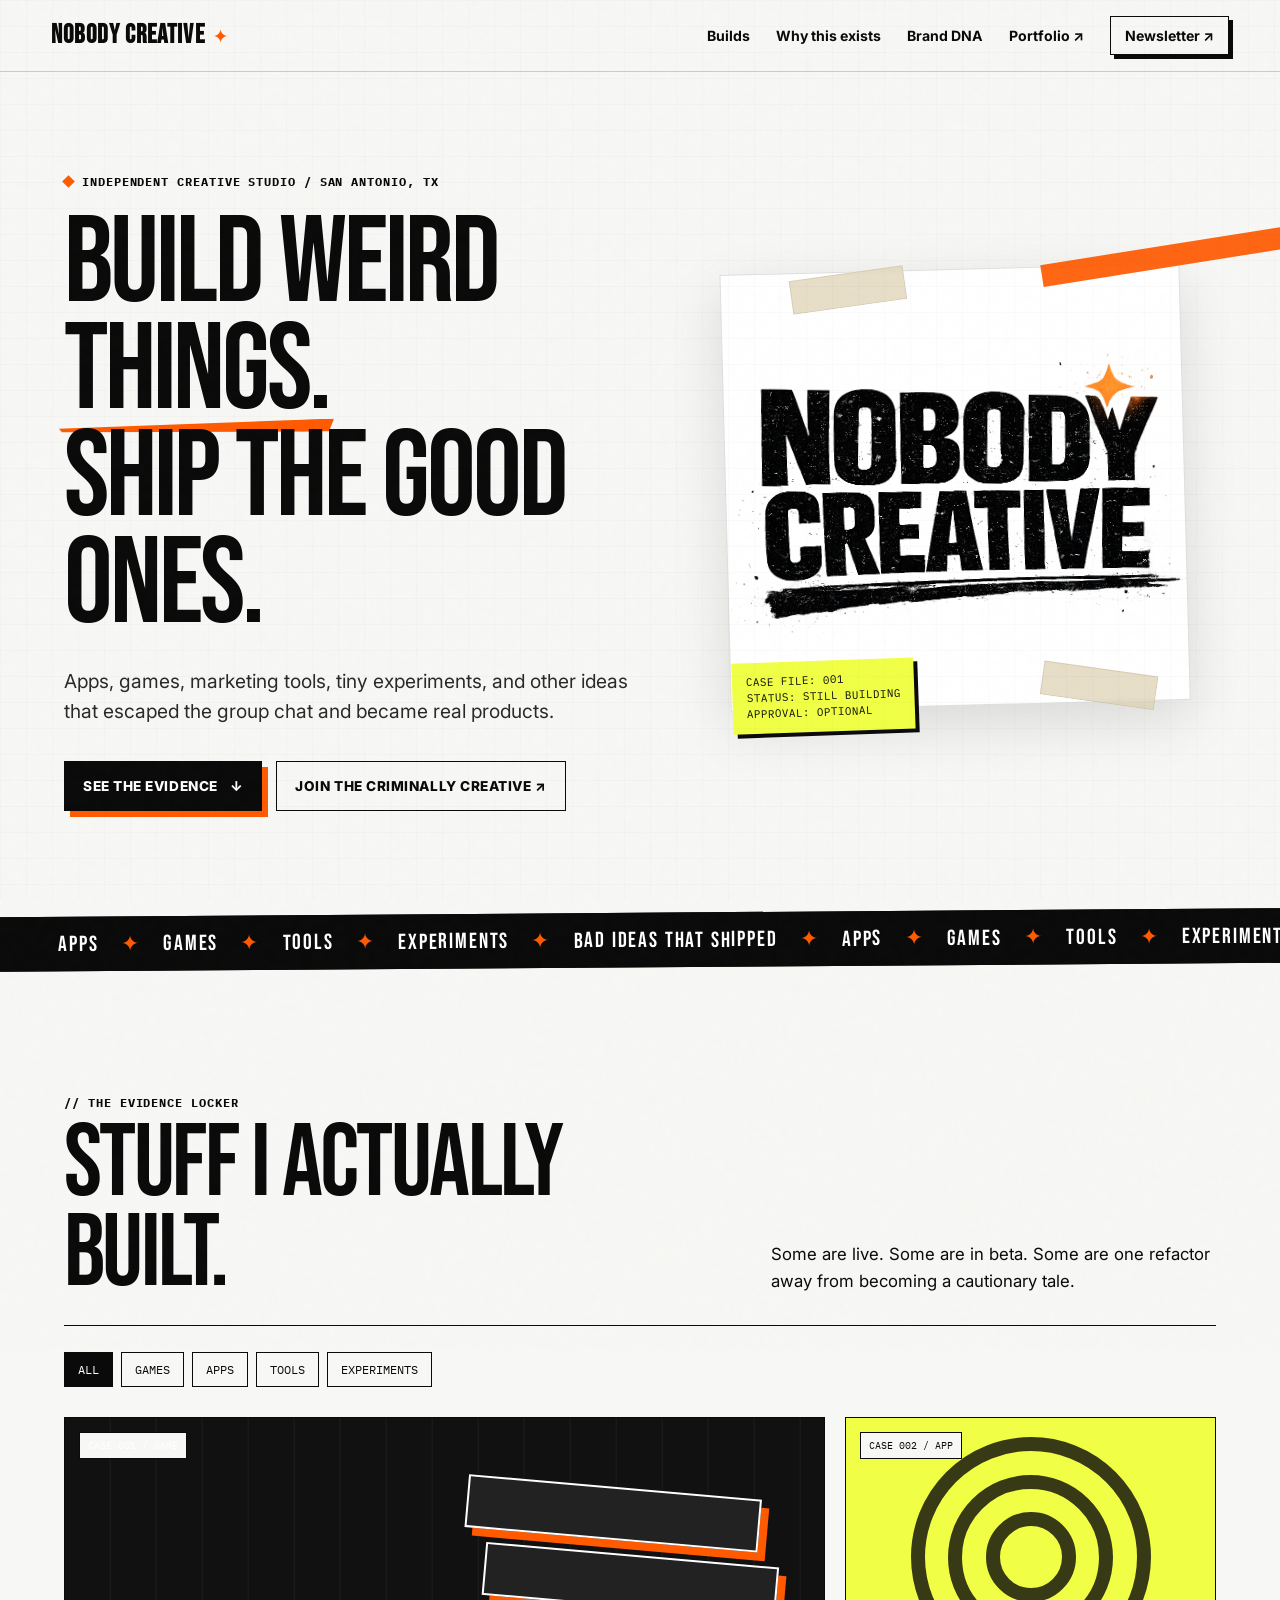
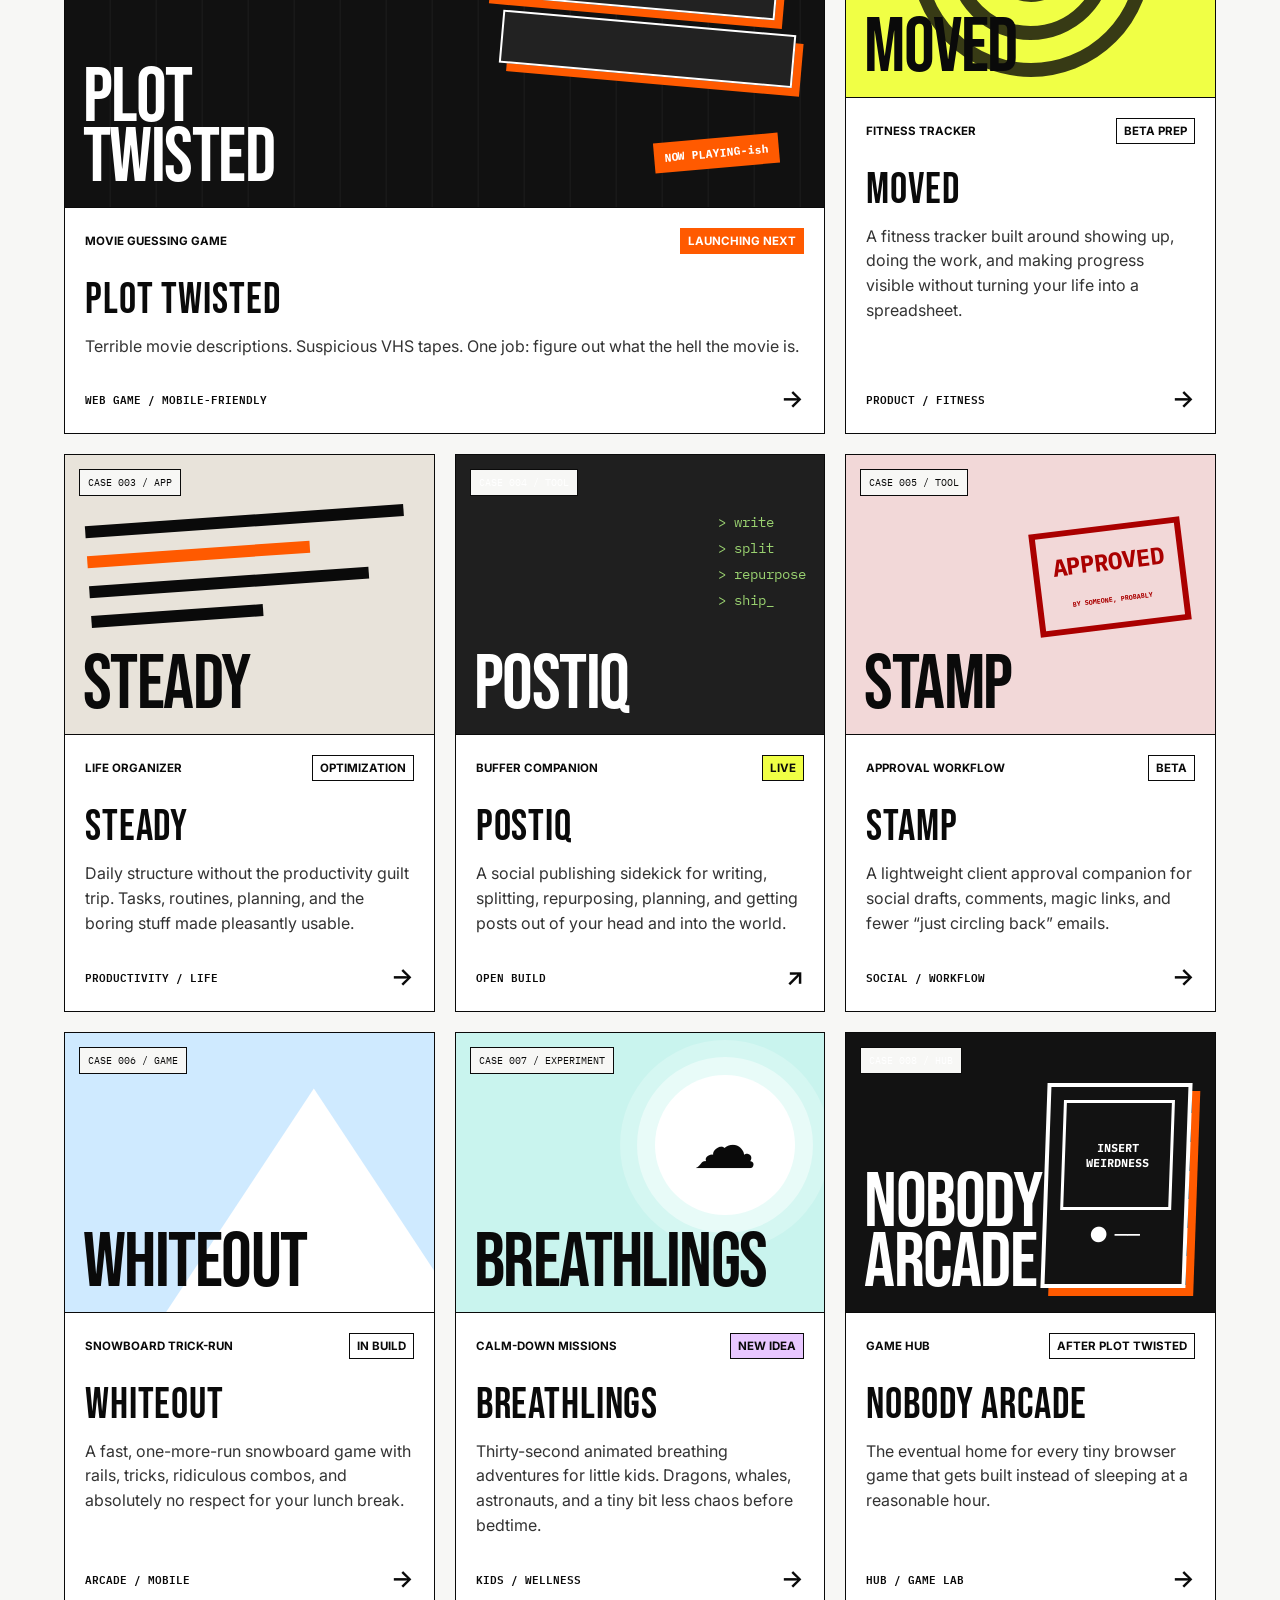
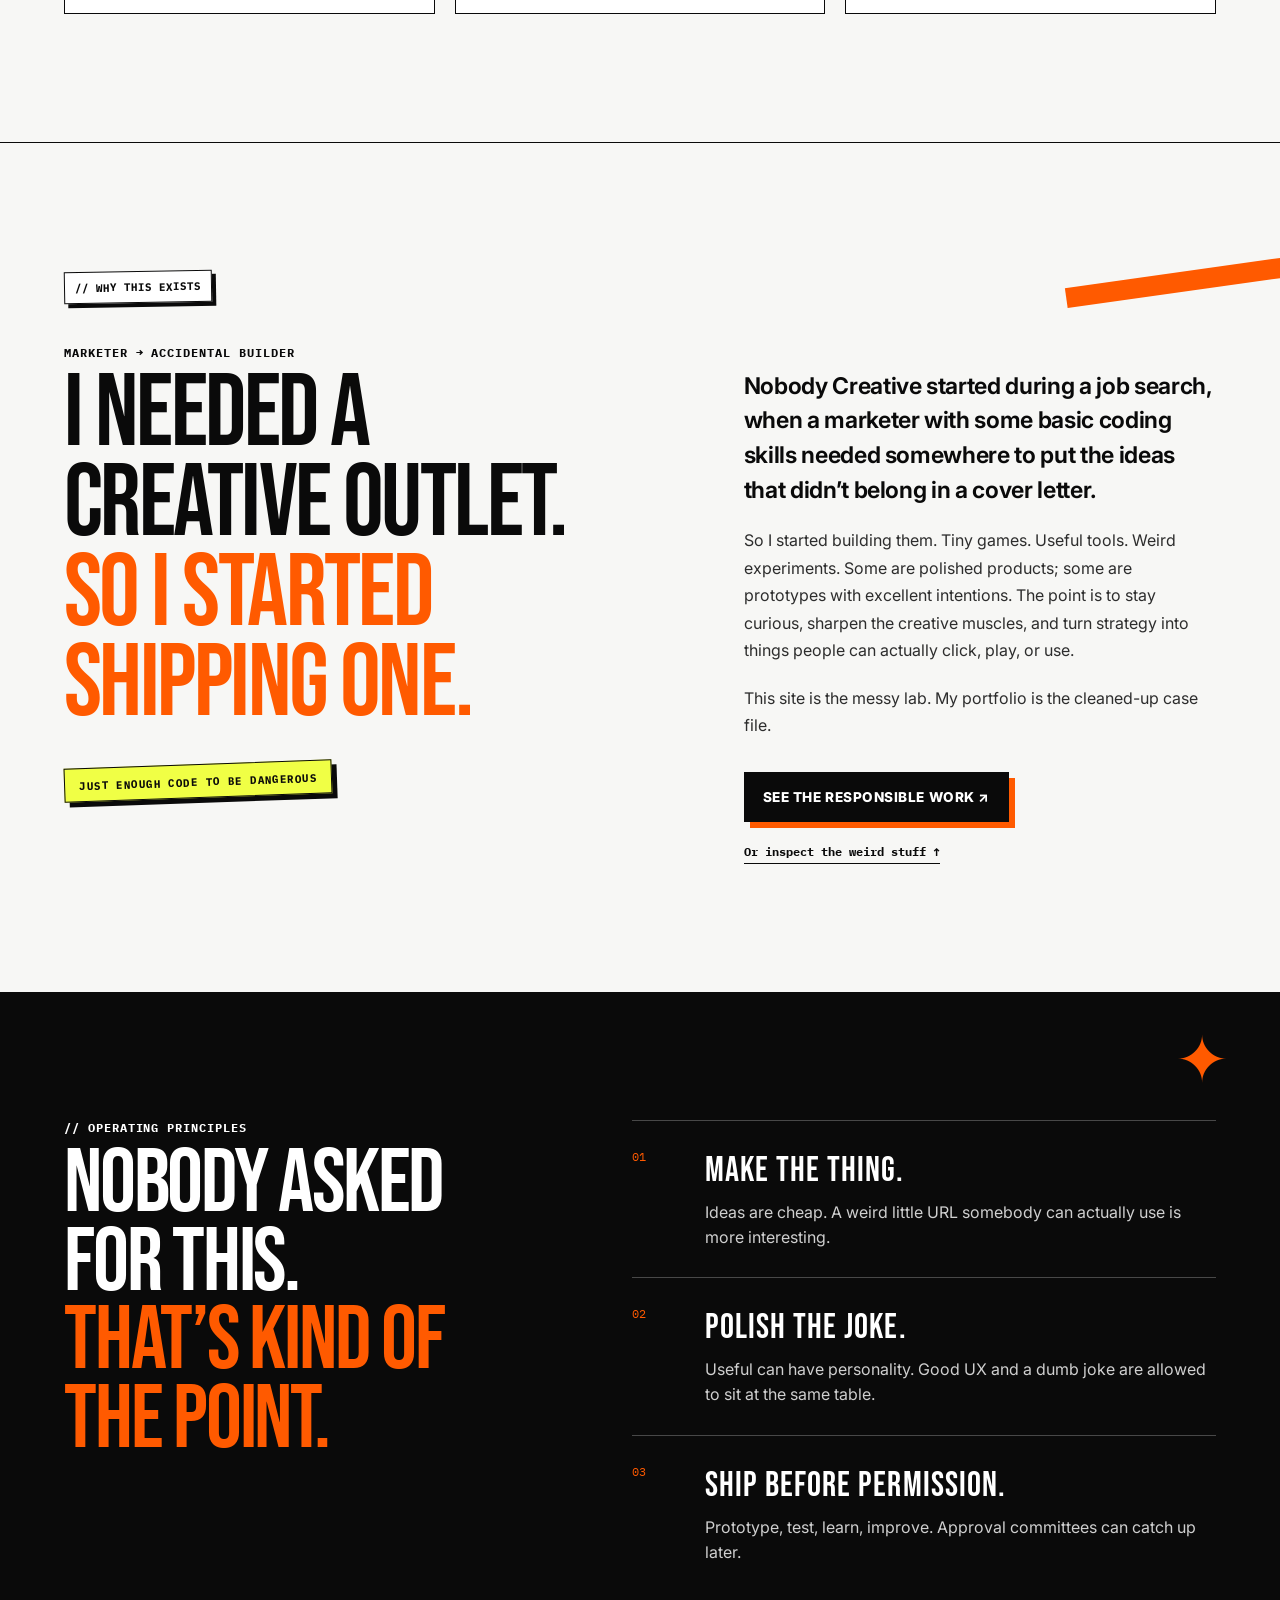
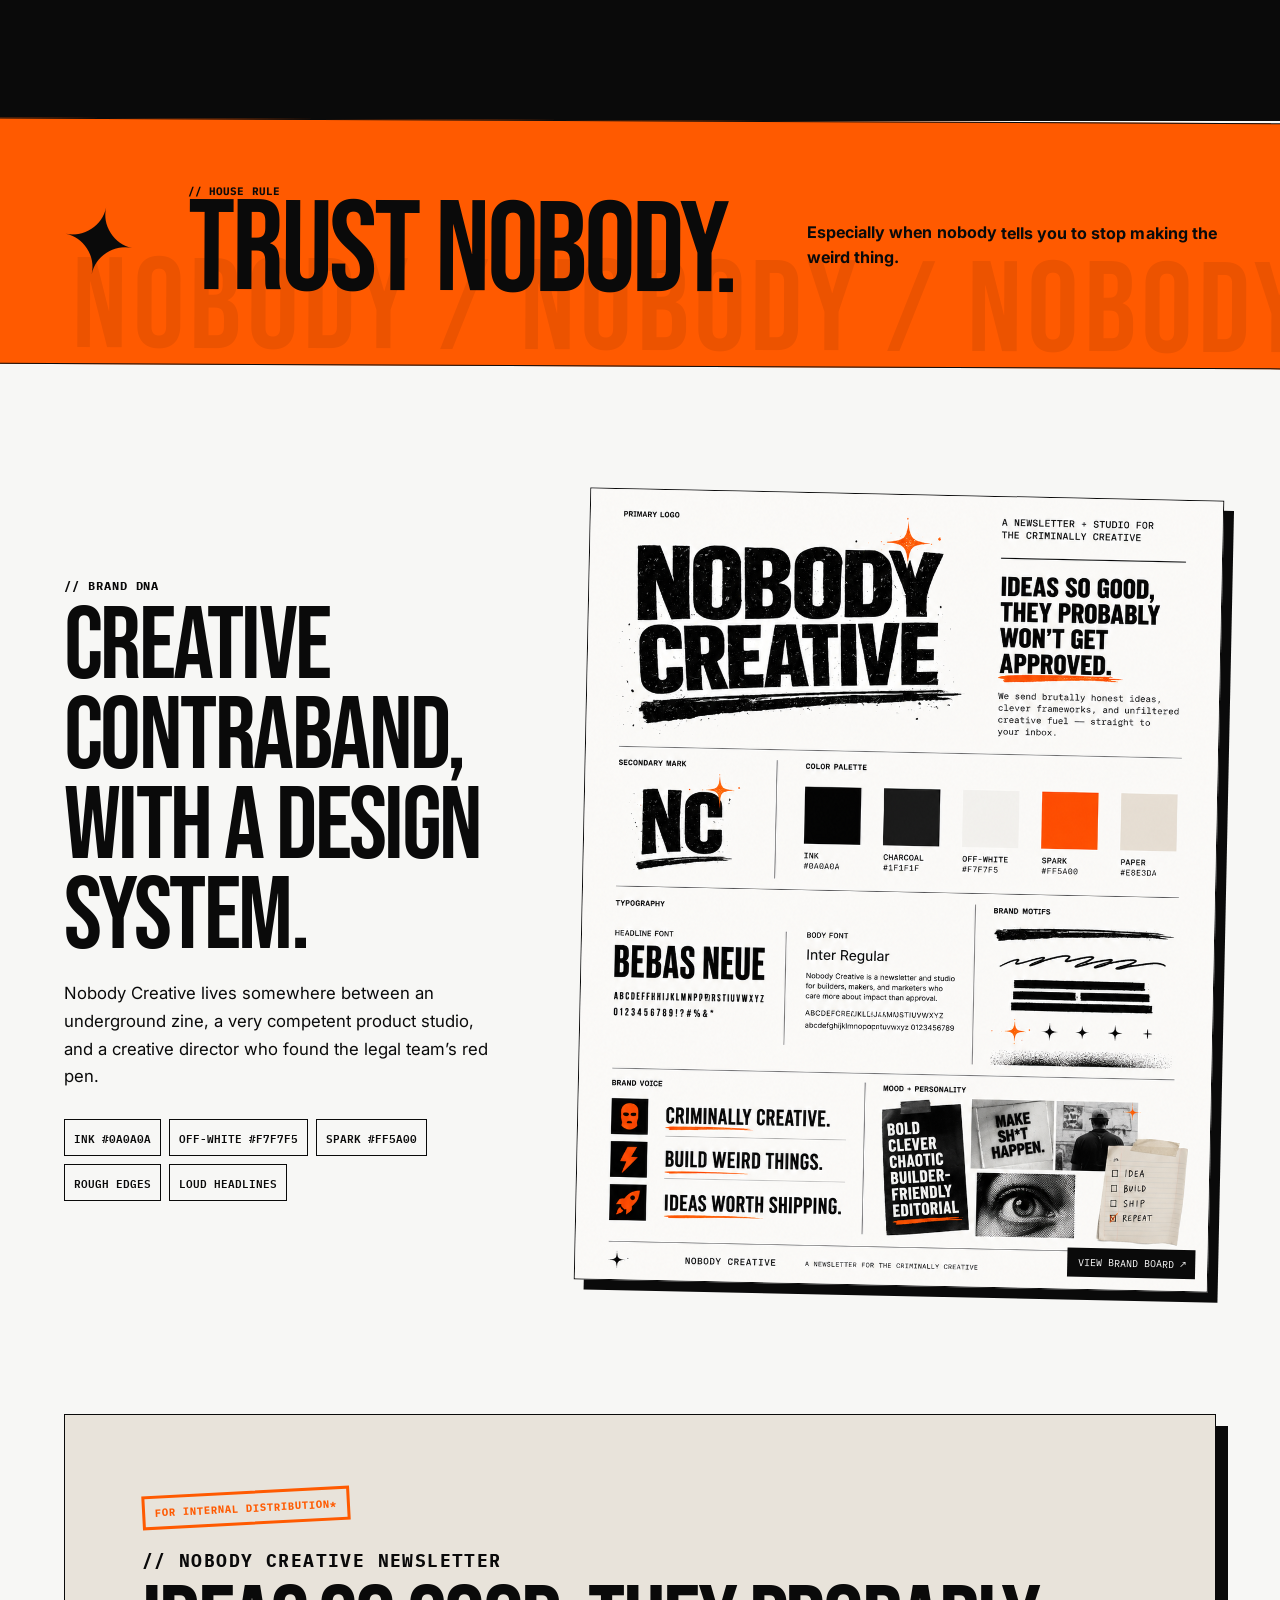
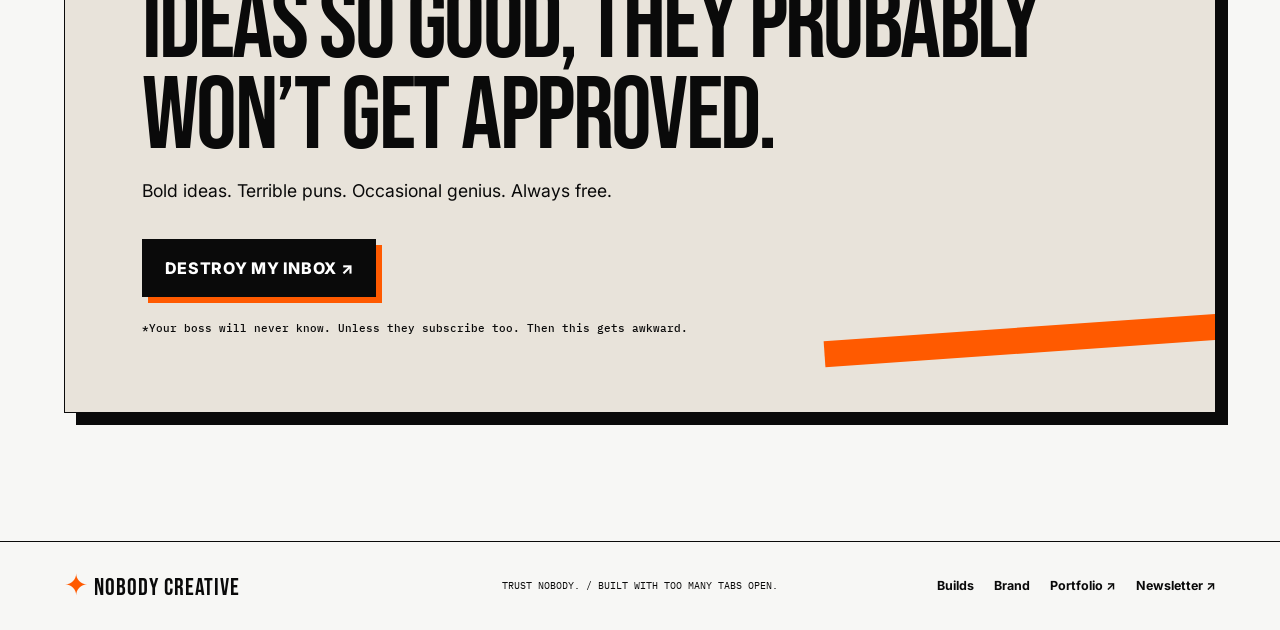
==== index.html @ 4e35650c "Initial commit via Netlify [skip ci]" ====
<!doctype html>
<html lang="en">
<head>
  <meta charset="utf-8" />
  <meta name="viewport" content="width=device-width, initial-scale=1" />
  <title>Nobody Creative — Ideas Worth Shipping</title>
  <meta name="description" content="Nobody Creative is an independent studio for apps, games, experiments, and ideas that probably should have stayed in the notes app." />
  <meta property="og:title" content="Nobody Creative — Ideas Worth Shipping" />
  <meta property="og:description" content="Apps. Games. Experiments. Creative contraband." />
  <meta property="og:image" content="assets/og-image.jpg" />
  <meta name="theme-color" content="#f7f7f5" />
  <link rel="preconnect" href="https://fonts.googleapis.com">
  <link rel="preconnect" href="https://fonts.gstatic.com" crossorigin>
  <link href="https://fonts.googleapis.com/css2?family=Bebas+Neue&family=Inter:wght@400;500;600;700;800&family=IBM+Plex+Mono:wght@400;500;600&display=swap" rel="stylesheet">
  <link rel="stylesheet" href="styles.css" />
</head>
<body>
  <div class="noise" aria-hidden="true"></div>
  <a class="skip-link" href="#main">Skip to builds</a>

  <header class="site-header">
    <a class="brand-lockup" href="#top" aria-label="Nobody Creative home">
      <span class="brand-mini">NOBODY CREATIVE</span>
      <span class="spark" aria-hidden="true">✦</span>
    </a>
    <nav class="nav" aria-label="Primary navigation">
      <a href="#builds">Builds</a>
      <a href="#why">Why this exists</a>
      <a href="#brand">Brand DNA</a>
      <a href="https://bencampbell.netlify.app/" target="_blank" rel="noreferrer">Portfolio ↗</a>
      <a class="nav-cta" href="https://nobody-creative.beehiiv.com/" target="_blank" rel="noreferrer">Newsletter ↗</a>
    </nav>
  </header>

  <main id="main">
    <section class="hero" id="top">
      <div class="hero-copy">
        <div class="eyebrow"><span class="eyebrow-dot"></span> INDEPENDENT CREATIVE STUDIO / SAN ANTONIO, TX</div>
        <h1>BUILD WEIRD<br><span class="scribble-wrap">THINGS.<span class="scribble" aria-hidden="true"></span></span><br>SHIP THE GOOD ONES.</h1>
        <p class="hero-deck">Apps, games, marketing tools, tiny experiments, and other ideas that escaped the group chat and became real products.</p>
        <div class="hero-actions">
          <a class="button button-primary" href="#builds">See the evidence <span>↓</span></a>
          <a class="button button-ghost" href="https://nobody-creative.beehiiv.com/" target="_blank" rel="noreferrer">Join the criminally creative ↗</a>
        </div>
      </div>
      <div class="hero-art" aria-label="Nobody Creative logo">
        <div class="tape tape-one"></div>
        <div class="tape tape-two"></div>
        <img src="assets/logo-primary.png" alt="Nobody Creative" />
        <div class="hero-note mono">CASE FILE: 001<br>STATUS: STILL BUILDING<br>APPROVAL: OPTIONAL</div>
      </div>
    </section>

    <section class="ticker" aria-label="What Nobody Creative makes">
      <div class="ticker-track">
        <span>APPS</span><b>✦</b><span>GAMES</span><b>✦</b><span>TOOLS</span><b>✦</b><span>EXPERIMENTS</span><b>✦</b><span>BAD IDEAS THAT SHIPPED</span><b>✦</b>
        <span>APPS</span><b>✦</b><span>GAMES</span><b>✦</b><span>TOOLS</span><b>✦</b><span>EXPERIMENTS</span><b>✦</b><span>BAD IDEAS THAT SHIPPED</span><b>✦</b>
      </div>
    </section>

    <section class="builds section-shell" id="builds">
      <div class="section-heading">
        <div>
          <p class="kicker mono">// THE EVIDENCE LOCKER</p>
          <h2>Stuff I actually built.</h2>
        </div>
        <p>Some are live. Some are in beta. Some are one refactor away from becoming a cautionary tale.</p>
      </div>

      <div class="filters" role="group" aria-label="Filter projects">
        <button class="filter is-active" data-filter="all">All</button>
        <button class="filter" data-filter="game">Games</button>
        <button class="filter" data-filter="app">Apps</button>
        <button class="filter" data-filter="tool">Tools</button>
        <button class="filter" data-filter="experiment">Experiments</button>
      </div>

      <div class="project-grid" id="projectGrid" aria-live="polite">
        <noscript>Turn on JavaScript to view the evidence locker. The projects are managed from projects.js.</noscript>
      </div>
    </section>

    <section class="builder-story section-shell" id="why">
      <div class="builder-story-label mono">// WHY THIS EXISTS</div>
      <div class="builder-story-grid">
        <div class="builder-story-headline">
          <p class="kicker mono">MARKETER → ACCIDENTAL BUILDER</p>
          <h2>I needed a creative outlet.<br><span>So I started shipping one.</span></h2>
          <div class="builder-scribble" aria-hidden="true">JUST ENOUGH CODE TO BE DANGEROUS</div>
        </div>
        <div class="builder-story-copy">
          <p class="story-lead">Nobody Creative started during a job search, when a marketer with some basic coding skills needed somewhere to put the ideas that didn’t belong in a cover letter.</p>
          <p>So I started building them. Tiny games. Useful tools. Weird experiments. Some are polished products; some are prototypes with excellent intentions. The point is to stay curious, sharpen the creative muscles, and turn strategy into things people can actually click, play, or use.</p>
          <p>This site is the messy lab. My portfolio is the cleaned-up case file.</p>
          <div class="builder-actions">
            <a class="button button-primary" href="https://bencampbell.netlify.app/" target="_blank" rel="noreferrer">See the responsible work ↗</a>
            <a class="text-link mono" href="#builds">Or inspect the weird stuff ↑</a>
          </div>
        </div>
      </div>
    </section>

    <section class="manifesto" id="about">
      <div class="manifesto-left">
        <p class="kicker mono">// OPERATING PRINCIPLES</p>
        <h2>Nobody asked for this.<br><span>That’s kind of the point.</span></h2>
      </div>
      <div class="manifesto-list">
        <div><span class="mono">01</span><h3>MAKE THE THING.</h3><p>Ideas are cheap. A weird little URL somebody can actually use is more interesting.</p></div>
        <div><span class="mono">02</span><h3>POLISH THE JOKE.</h3><p>Useful can have personality. Good UX and a dumb joke are allowed to sit at the same table.</p></div>
        <div><span class="mono">03</span><h3>SHIP BEFORE PERMISSION.</h3><p>Prototype, test, learn, improve. Approval committees can catch up later.</p></div>
      </div>
    </section>

    <section class="trust-band" aria-label="Trust Nobody brand motto">
      <span class="trust-star" aria-hidden="true">✦</span>
      <div>
        <p class="mono">// HOUSE RULE</p>
        <h2>TRUST NOBODY.</h2>
      </div>
      <p>Especially when nobody tells you to stop making the weird thing.</p>
    </section>

    <section class="brand-section section-shell" id="brand">
      <div class="brand-copy">
        <p class="kicker mono">// BRAND DNA</p>
        <h2>Creative contraband,<br>with a design system.</h2>
        <p>Nobody Creative lives somewhere between an underground zine, a very competent product studio, and a creative director who found the legal team’s red pen.</p>
        <div class="brand-chips">
          <span>INK #0A0A0A</span><span>OFF-WHITE #F7F7F5</span><span>SPARK #FF5A00</span><span>ROUGH EDGES</span><span>LOUD HEADLINES</span>
        </div>
      </div>
      <button class="brand-board-wrap" id="openBrand" aria-label="Open brand identity board">
        <img src="assets/brand-board.png" alt="Nobody Creative brand identity board" loading="lazy" />
        <span class="board-zoom mono">VIEW BRAND BOARD ↗</span>
      </button>
    </section>

    <section class="newsletter-block">
      <div class="newsletter-stamp mono">FOR INTERNAL DISTRIBUTION*</div>
      <div>
        <p class="kicker mono">// NOBODY CREATIVE NEWSLETTER</p>
        <h2>Ideas so good, they probably won’t get approved.</h2>
        <p>Bold ideas. Terrible puns. Occasional genius. Always free.</p>
      </div>
      <a class="button button-primary giant" href="https://nobody-creative.beehiiv.com/" target="_blank" rel="noreferrer">DESTROY MY INBOX ↗</a>
      <small>*Your boss will never know. Unless they subscribe too. Then this gets awkward.</small>
    </section>
  </main>

  <footer>
    <div class="footer-brand"><span class="spark">✦</span> NOBODY CREATIVE</div>
    <p class="mono">TRUST NOBODY. / BUILT WITH TOO MANY TABS OPEN.</p>
    <div class="footer-links"><a href="#builds">Builds</a><a href="#brand">Brand</a><a href="https://bencampbell.netlify.app/" target="_blank" rel="noreferrer">Portfolio ↗</a><a href="https://nobody-creative.beehiiv.com/" target="_blank" rel="noreferrer">Newsletter ↗</a></div>
  </footer>

  <dialog id="brandDialog" class="brand-dialog">
    <button id="closeBrand" class="dialog-close" aria-label="Close brand board">×</button>
    <img src="assets/brand-board.png" alt="Nobody Creative full brand identity board" />
  </dialog>

  <script src="projects.js"></script>
  <script src="script.js"></script>
</body>
</html>
---- styles.css ----
:root {
  --ink: #0a0a0a;
  --charcoal: #1f1f1f;
  --paper: #f7f7f5;
  --paper-2: #e8e3da;
  --spark: #ff5a00;
  --acid: #f0ff45;
  --line: rgba(10,10,10,.18);
  --shadow: 0 18px 55px rgba(10,10,10,.12);
}

* { box-sizing: border-box; }
html { scroll-behavior: smooth; }
body {
  margin: 0;
  background: var(--paper);
  color: var(--ink);
  font-family: Inter, system-ui, -apple-system, BlinkMacSystemFont, "Segoe UI", sans-serif;
  overflow-x: hidden;
}
body::before {
  content: "";
  position: fixed;
  inset: 0;
  pointer-events: none;
  background-image:
    linear-gradient(rgba(10,10,10,.018) 1px, transparent 1px),
    linear-gradient(90deg, rgba(10,10,10,.014) 1px, transparent 1px);
  background-size: 26px 26px;
  z-index: 30;
  mix-blend-mode: multiply;
}
.noise {
  position: fixed;
  inset: -50%;
  width: 200%;
  height: 200%;
  opacity: .045;
  pointer-events: none;
  z-index: 40;
  background-image: url("data:image/svg+xml,%3Csvg viewBox='0 0 180 180' xmlns='http://www.w3.org/2000/svg'%3E%3Cfilter id='n'%3E%3CfeTurbulence type='fractalNoise' baseFrequency='.9' numOctaves='4' stitchTiles='stitch'/%3E%3C/filter%3E%3Crect width='100%25' height='100%25' filter='url(%23n)' opacity='.38'/%3E%3C/svg%3E");
  animation: noiseMove .35s steps(2) infinite;
}
@keyframes noiseMove { 0%{transform:translate(0,0)} 25%{transform:translate(2%,-1%)} 50%{transform:translate(-1%,2%)} 75%{transform:translate(1%,1%)} 100%{transform:translate(0,0)} }

::selection { background: var(--spark); color: white; }
a { color: inherit; text-decoration: none; }
img { max-width: 100%; display: block; }
button, input { font: inherit; }
button { color: inherit; }
.mono { font-family: "IBM Plex Mono", ui-monospace, monospace; }
.skip-link { position: fixed; left: 12px; top: -60px; background: var(--ink); color: white; padding: 10px 14px; z-index: 99; }
.skip-link:focus { top: 12px; }

.site-header {
  position: sticky;
  top: 0;
  z-index: 20;
  display: flex;
  align-items: center;
  justify-content: space-between;
  gap: 24px;
  padding: 16px clamp(20px, 4vw, 64px);
  border-bottom: 1px solid var(--line);
  background: rgba(247,247,245,.9);
  backdrop-filter: blur(14px);
}
.brand-lockup { display: flex; align-items: center; gap: 8px; font-weight: 900; letter-spacing: -.03em; }
.brand-mini { font-family: "Bebas Neue", Impact, sans-serif; font-size: 1.6rem; letter-spacing: .04em; }
.spark { color: var(--spark); font-size: 1.2em; }
.nav { display: flex; align-items: center; gap: 26px; font-size: .88rem; font-weight: 700; }
.nav a { position: relative; }
.nav a:not(.nav-cta)::after { content:""; position:absolute; left:0; bottom:-5px; width:100%; height:2px; background:var(--spark); transform:scaleX(0); transform-origin:left; transition:.2s ease; }
.nav a:hover::after { transform:scaleX(1); }
.nav-cta { border: 1px solid var(--ink); padding: 10px 14px; box-shadow: 4px 4px 0 var(--ink); transition: .18s ease; }
.nav-cta:hover { transform: translate(2px,2px); box-shadow: 2px 2px 0 var(--ink); }

.hero {
  min-height: calc(100vh - 70px);
  display: grid;
  grid-template-columns: 1.06fr .94fr;
  align-items: center;
  gap: clamp(30px, 5vw, 80px);
  padding: clamp(52px, 8vw, 120px) clamp(20px, 5vw, 80px);
  position: relative;
  overflow: hidden;
}
.hero::after { content:""; position:absolute; width:320px; height:22px; background:var(--spark); right:-80px; top:20%; transform:rotate(-9deg); opacity:.92; }
.eyebrow { display: flex; align-items: center; gap: 9px; font-family: "IBM Plex Mono", monospace; font-size: .72rem; font-weight: 700; letter-spacing: .08em; margin-bottom: 22px; }
.eyebrow-dot { width: 9px; height: 9px; background: var(--spark); display: inline-block; transform: rotate(45deg); }
.hero h1, .section-heading h2, .manifesto h2, .brand-copy h2, .newsletter-block h2 {
  font-family: "Bebas Neue", Impact, sans-serif;
  font-weight: 400;
  margin: 0;
  text-transform: uppercase;
  letter-spacing: -.025em;
  line-height: .88;
}
.hero h1 { font-size: clamp(4.5rem, 9.5vw, 10.2rem); max-width: 900px; }
.scribble-wrap { position: relative; display: inline-block; }
.scribble { position:absolute; left:-2%; right:-2%; bottom:-8%; height:12%; background:var(--spark); clip-path: polygon(0 42%, 100% 0, 98% 100%, 1% 70%); z-index:-1; transform:rotate(-1deg); }
.hero-deck { font-size: clamp(1.05rem, 1.5vw, 1.35rem); line-height: 1.55; max-width: 680px; margin: 28px 0 0; color: #292929; }
.hero-actions { display:flex; flex-wrap:wrap; gap:14px; margin-top:34px; }
.button { display:inline-flex; align-items:center; justify-content:center; gap:12px; min-height:50px; padding:14px 18px; font-size:.85rem; font-weight:800; text-transform:uppercase; letter-spacing:.04em; border:1px solid var(--ink); transition:.18s ease; }
.button-primary { background:var(--ink); color:white; box-shadow:6px 6px 0 var(--spark); }
.button-primary:hover { transform:translate(3px,3px); box-shadow:3px 3px 0 var(--spark); }
.button-ghost { background:transparent; }
.button-ghost:hover { background:var(--paper-2); }
.hero-art { position:relative; min-height:560px; display:flex; align-items:center; justify-content:center; transform:rotate(1deg); }
.hero-art::before { content:""; position:absolute; inset:10% 6% 12% 4%; background:white; border:1px solid rgba(10,10,10,.13); box-shadow:var(--shadow); transform:rotate(-2.5deg); }
.hero-art img { position:relative; z-index:2; width:min(100%,760px); filter:contrast(1.05); }
.tape { position:absolute; z-index:3; width:115px; height:34px; background:rgba(222,209,179,.72); border:1px solid rgba(125,108,77,.15); backdrop-filter:blur(2px); }
.tape-one { top:11%; left:16%; transform:rotate(-9deg); }
.tape-two { bottom:13%; right:11%; transform:rotate(7deg); }
.hero-note { position:absolute; z-index:4; bottom:7%; left:6%; background:var(--acid); padding:12px 14px; font-size:.68rem; line-height:1.45; transform:rotate(-3deg); box-shadow:4px 4px 0 var(--ink); }

.ticker { overflow:hidden; background:var(--ink); color:white; border-block:1px solid var(--ink); transform:rotate(-.4deg) scale(1.01); }
.ticker-track { display:flex; width:max-content; gap:22px; align-items:center; padding:13px 0; font-family:"Bebas Neue", Impact, sans-serif; font-size:1.35rem; letter-spacing:.08em; animation:ticker 30s linear infinite; }
.ticker-track b { color:var(--spark); font-weight:400; }
@keyframes ticker { to { transform:translateX(-50%); } }

.section-shell { padding: clamp(80px, 10vw, 150px) clamp(20px, 5vw, 80px); }
.section-heading { display:grid; grid-template-columns:1.2fr .8fr; gap:40px; align-items:end; border-bottom:1px solid var(--ink); padding-bottom:24px; }
.kicker { margin:0 0 10px; font-size:.74rem; font-weight:700; letter-spacing:.08em; }
.section-heading h2, .brand-copy h2 { font-size:clamp(4rem,8vw,8rem); }
.section-heading > p { max-width:560px; justify-self:end; font-size:1.05rem; line-height:1.6; margin:0 0 6px; }
.filters { display:flex; flex-wrap:wrap; gap:8px; margin:26px 0 30px; }
.filter { background:transparent; border:1px solid var(--ink); padding:9px 13px; font-family:"IBM Plex Mono", monospace; font-size:.75rem; text-transform:uppercase; cursor:pointer; }
.filter:hover, .filter.is-active { background:var(--ink); color:white; }
.project-grid { display:grid; grid-template-columns:repeat(12,1fr); gap:20px; }
.project-card { grid-column:span 4; min-width:0; border:1px solid var(--ink); background:white; display:flex; flex-direction:column; transition:transform .22s ease, box-shadow .22s ease, opacity .2s ease; }
.project-card.featured { grid-column:span 8; }
.project-card:hover { transform:translateY(-6px) rotate(-.15deg); box-shadow:8px 8px 0 var(--ink); }
.project-card[hidden] { display:none; }
.project-visual { min-height:280px; padding:18px; position:relative; overflow:hidden; border-bottom:1px solid var(--ink); display:flex; align-items:flex-end; justify-content:flex-start; }
.featured .project-visual { min-height:390px; }
.project-wordmark { position:relative; z-index:2; font-family:"Bebas Neue", Impact, sans-serif; font-size:clamp(3.6rem,6vw,6.8rem); line-height:.78; letter-spacing:-.02em; }
.case-tag { position:absolute; z-index:4; top:14px; left:14px; font-size:.62rem; background:var(--paper); border:1px solid var(--ink); padding:6px 8px; }
.project-body { padding:20px; display:flex; flex-direction:column; flex:1; }
.project-meta { display:flex; justify-content:space-between; gap:12px; align-items:center; font-size:.72rem; font-weight:700; text-transform:uppercase; }
.status { border:1px solid var(--ink); padding:5px 7px; white-space:nowrap; }
.status-live { background:var(--acid); }
.status-orange { background:var(--spark); color:white; border-color:var(--spark); }
.status-new { background:#e8c7ff; }
.project-body h3 { font-family:"Bebas Neue", Impact, sans-serif; font-size:2.7rem; margin:20px 0 8px; font-weight:400; letter-spacing:.02em; }
.project-body p { margin:0; line-height:1.55; color:#333; }
.card-footer { margin-top:auto; padding-top:26px; display:flex; align-items:center; justify-content:space-between; gap:20px; font-size:.68rem; font-weight:600; }
.link-footer:hover { color:var(--spark); }
.arrow { font-size:1.5rem; }

.plot-visual { background:#111; color:white; }
.plot-visual::before { content:""; position:absolute; inset:0; background:repeating-linear-gradient(90deg,transparent 0 44px,rgba(255,255,255,.035) 45px 46px); }
.vhs-stack { position:absolute; right:5%; top:18%; width:43%; height:50%; transform:rotate(5deg); }
.vhs-stack i { position:absolute; width:90%; height:27%; border:2px solid white; background:#222; box-shadow:8px 8px 0 var(--spark); }
.vhs-stack i:nth-child(2){ top:34%; left:7%; }
.vhs-stack i:nth-child(3){ top:68%; left:14%; }
.visual-sticker { position:absolute; right:6%; bottom:10%; z-index:5; background:var(--spark); color:white; padding:8px 10px; font:700 .7rem "IBM Plex Mono",monospace; transform:rotate(-5deg); }
.moved-visual { background:var(--acid); }
.rings { position:absolute; inset:0; display:grid; place-items:center; opacity:.8; }
.rings i { position:absolute; border:14px solid var(--ink); border-radius:50%; width:240px; height:240px; }
.rings i:nth-child(2){ width:165px;height:165px; }
.rings i:nth-child(3){ width:90px;height:90px; }
.steady-visual { background:#e8e3da; }
.steady-lines { position:absolute; inset:0; padding:60px 25px; display:flex; flex-direction:column; gap:18px; transform:rotate(-4deg); }
.steady-lines i { display:block; height:12px; background:var(--ink); }
.steady-lines i:nth-child(2){ width:70%; background:var(--spark); }
.steady-lines i:nth-child(3){ width:88%; }
.steady-lines i:nth-child(4){ width:54%; }
.postiq-visual { background:#1f1f1f; color:white; }
.terminal-lines { position:absolute; right:18px; top:58px; display:flex; flex-direction:column; gap:8px; font-size:.85rem; color:#b9ff85; opacity:.8; }
.stamp-visual { background:#f2d8d8; }
.stamp-box { position:absolute; right:8%; top:25%; border:6px solid #a00; color:#a00; padding:14px; font:900 1.5rem "IBM Plex Mono",monospace; transform:rotate(-7deg); text-align:center; }
.stamp-box small { font-size:.42rem; }
.whiteout-visual { background:#cfeaff; }
.mountain { position:absolute; width:85%; height:85%; left:25%; top:20%; background:white; clip-path:polygon(50% 0,100% 100%,0 100%); filter:drop-shadow(10px 14px 0 rgba(10,10,10,.9)); }
.breath-visual { background:#c9f4ee; }
.breath-orb { position:absolute; right:8%; top:15%; width:140px; height:140px; border-radius:50%; background:white; display:grid; place-items:center; font-size:4rem; box-shadow:0 0 0 18px rgba(255,255,255,.45),0 0 0 35px rgba(255,255,255,.22); animation:breathe 5s ease-in-out infinite; }
@keyframes breathe { 50%{ transform:scale(1.12); } }
.arcade-visual { background:#121212; color:white; }
.cabinet { position:absolute; right:7%; top:18%; width:145px; height:205px; border:4px solid white; transform:skew(-2deg); box-shadow:8px 8px 0 var(--spark); padding:13px; }
.screen { border:3px solid white; height:110px; display:grid; place-items:center; text-align:center; font:700 .72rem "IBM Plex Mono",monospace; }
.controls { text-align:center; margin-top:12px; font-size:1.3rem; }

.manifesto { display:grid; grid-template-columns:.9fr 1.1fr; gap:clamp(40px,7vw,110px); background:var(--ink); color:white; padding:clamp(90px,10vw,150px) clamp(20px,5vw,80px); position:relative; }
.manifesto::before { content:"✦"; color:var(--spark); position:absolute; top:28px; right:4vw; font-size:4rem; }
.manifesto h2 { font-size:clamp(4rem,7vw,8rem); }
.manifesto h2 span { color:var(--spark); }
.manifesto-list { display:flex; flex-direction:column; }
.manifesto-list > div { display:grid; grid-template-columns:55px 1fr; column-gap:18px; border-top:1px solid rgba(255,255,255,.25); padding:28px 0; }
.manifesto-list span { color:var(--spark); font-size:.72rem; }
.manifesto-list h3 { font-family:"Bebas Neue", Impact, sans-serif; font-weight:400; font-size:2.2rem; margin:0 0 8px; letter-spacing:.03em; }
.manifesto-list p { grid-column:2; margin:0; color:#cfcfcf; line-height:1.55; max-width:630px; }

.brand-section { display:grid; grid-template-columns:.82fr 1.18fr; gap:clamp(40px,6vw,90px); align-items:center; }
.brand-copy > p:not(.kicker) { max-width:650px; line-height:1.65; font-size:1.05rem; }
.brand-chips { display:flex; flex-wrap:wrap; gap:8px; margin-top:28px; }
.brand-chips span { border:1px solid var(--ink); padding:8px 9px; font:600 .66rem "IBM Plex Mono", monospace; }
.brand-board-wrap { border:1px solid var(--ink); padding:0; background:white; position:relative; cursor:zoom-in; box-shadow:10px 10px 0 var(--ink); transform:rotate(1.2deg); transition:.2s ease; }
.brand-board-wrap:hover { transform:rotate(0deg) translate(-2px,-2px); box-shadow:14px 14px 0 var(--spark); }
.brand-board-wrap img { width:100%; }
.board-zoom { position:absolute; right:12px; bottom:12px; background:var(--ink); color:white; padding:8px 10px; font-size:.62rem; }
.brand-dialog { width:min(92vw,900px); max-height:92vh; border:0; padding:0; background:transparent; overflow:auto; }
.brand-dialog::backdrop { background:rgba(10,10,10,.86); backdrop-filter:blur(5px); }
.brand-dialog img { width:100%; }
.dialog-close { position:fixed; right:24px; top:20px; border:1px solid white; background:var(--ink); color:white; width:44px; height:44px; font-size:1.7rem; cursor:pointer; z-index:3; }

.newsletter-block { margin:0 clamp(20px,5vw,80px) clamp(80px,10vw,140px); padding:clamp(42px,6vw,80px); background:var(--paper-2); border:1px solid var(--ink); position:relative; box-shadow:12px 12px 0 var(--ink); overflow:hidden; }
.newsletter-block::after { content:""; position:absolute; width:38%; height:26px; background:var(--spark); right:-4%; bottom:10%; transform:rotate(-4deg); }
.newsletter-block h2 { font-size:clamp(4rem,8vw,8.5rem); max-width:1050px; }
.newsletter-block p { font-size:1.1rem; }
.newsletter-stamp { display:inline-block; border:3px solid var(--spark); color:var(--spark); padding:7px 10px; font-weight:800; font-size:.66rem; transform:rotate(-3deg); margin-bottom:24px; }
.button.giant { margin-top:20px; font-size:1rem; padding:18px 22px; }
.newsletter-block small { display:block; margin-top:24px; font:500 .67rem "IBM Plex Mono",monospace; }

footer { border-top:1px solid var(--ink); padding:26px clamp(20px,5vw,80px); display:grid; grid-template-columns:1fr auto 1fr; align-items:center; gap:20px; }
.footer-brand { font-family:"Bebas Neue", Impact,sans-serif; font-size:1.5rem; letter-spacing:.04em; }
footer p { font-size:.64rem; text-align:center; }
.footer-links { display:flex; justify-content:flex-end; gap:20px; font-size:.78rem; font-weight:700; }

@media (max-width: 1050px) {
  .hero { grid-template-columns:1fr; min-height:auto; }
  .hero-art { min-height:500px; }
  .project-card, .project-card.featured { grid-column:span 6; }
  .manifesto, .brand-section { grid-template-columns:1fr; }
}
@media (max-width: 760px) {
  .site-header { align-items:flex-start; }
  .nav a:not(.nav-cta) { display:none; }
  .hero { padding-top:60px; }
  .hero h1 { font-size:clamp(4.2rem,22vw,7.3rem); }
  .hero-art { min-height:360px; }
  .hero-note { left:2%; bottom:0; }
  .section-heading { grid-template-columns:1fr; }
  .section-heading > p { justify-self:start; }
  .project-card, .project-card.featured { grid-column:1 / -1; }
  .project-visual, .featured .project-visual { min-height:300px; }
  .manifesto-list > div { grid-template-columns:42px 1fr; }
  footer { grid-template-columns:1fr; text-align:left; }
  footer p { text-align:left; }
  .footer-links { justify-content:flex-start; }
  .newsletter-block { box-shadow:7px 7px 0 var(--ink); }
}
@media (prefers-reduced-motion: reduce) {
  *, *::before, *::after { animation-duration:.001ms !important; animation-iteration-count:1 !important; scroll-behavior:auto !important; }
}

/* --- v1.1: founder story, Trust Nobody, and maintainable project system --- */

/* Give the moving maker strip the same visual inset as the rest of the site. */
.ticker {
  padding-inline: clamp(20px, 5vw, 80px);
}
.ticker-track {
  padding-block: 13px;
}

.builder-story {
  position: relative;
  border-top: 1px solid var(--ink);
  overflow: hidden;
}
.builder-story::after {
  content: "";
  position: absolute;
  width: 260px;
  height: 20px;
  right: -45px;
  top: 15%;
  background: var(--spark);
  transform: rotate(-8deg);
  z-index: -1;
}
.builder-story-label {
  display: inline-block;
  margin-bottom: 42px;
  border: 1px solid var(--ink);
  padding: 8px 10px;
  font-size: .68rem;
  font-weight: 700;
  background: white;
  box-shadow: 4px 4px 0 var(--ink);
  transform: rotate(-1deg);
}
.builder-story-grid {
  display: grid;
  grid-template-columns: 1.1fr .9fr;
  gap: clamp(50px, 8vw, 130px);
  align-items: start;
}
.builder-story-headline h2 {
  margin: 0;
  font-family: "Bebas Neue", Impact, sans-serif;
  font-size: clamp(4.6rem, 8vw, 8.8rem);
  font-weight: 400;
  line-height: .88;
  letter-spacing: -.025em;
  text-transform: uppercase;
}
.builder-story-headline h2 span {
  color: var(--spark);
}
.builder-scribble {
  display: inline-block;
  margin-top: 34px;
  padding: 10px 14px 8px;
  background: var(--acid);
  border: 1px solid var(--ink);
  box-shadow: 5px 5px 0 var(--ink);
  font: 700 .68rem "IBM Plex Mono", monospace;
  letter-spacing: .04em;
  transform: rotate(-2deg);
}
.builder-story-copy {
  max-width: 650px;
  justify-self: end;
  padding-top: 24px;
}
.builder-story-copy p {
  margin: 0 0 20px;
  line-height: 1.72;
  color: #2d2d2d;
}
.builder-story-copy .story-lead {
  font-size: clamp(1.25rem, 1.8vw, 1.55rem);
  line-height: 1.5;
  color: var(--ink);
  font-weight: 650;
  letter-spacing: -.015em;
}
.builder-actions {
  display: flex;
  align-items: center;
  flex-wrap: wrap;
  gap: 22px;
  margin-top: 32px;
}
.text-link {
  font-size: .72rem;
  font-weight: 700;
  border-bottom: 1px solid var(--ink);
  padding-bottom: 4px;
}
.text-link:hover { color: var(--spark); border-color: var(--spark); }

.trust-band {
  position: relative;
  display: grid;
  grid-template-columns: auto 1fr auto;
  align-items: center;
  gap: clamp(24px, 4vw, 60px);
  margin: 0;
  padding: clamp(34px, 5vw, 68px) clamp(20px, 5vw, 80px);
  background: var(--spark);
  color: var(--ink);
  border-block: 1px solid var(--ink);
  overflow: hidden;
  transform: rotate(.25deg) scale(1.005);
}
.trust-band::after {
  content: "NOBODY / NOBODY / NOBODY";
  position: absolute;
  right: -2%;
  bottom: -22px;
  font-family: "Bebas Neue", Impact, sans-serif;
  font-size: clamp(4rem, 10vw, 10rem);
  letter-spacing: .04em;
  opacity: .075;
  white-space: nowrap;
  pointer-events: none;
}
.trust-band > * { position: relative; z-index: 1; }
.trust-star {
  font-size: clamp(3rem, 7vw, 7rem);
  line-height: 1;
  transform: rotate(12deg);
}
.trust-band p {
  margin: 0;
}
.trust-band > div > p {
  margin-bottom: 5px;
  font-size: .68rem;
  font-weight: 700;
}
.trust-band h2 {
  margin: 0;
  font-family: "Bebas Neue", Impact, sans-serif;
  font-weight: 400;
  font-size: clamp(4.8rem, 10vw, 10rem);
  line-height: .75;
  letter-spacing: -.025em;
}
.trust-band > p:last-child {
  max-width: 410px;
  font-size: 1rem;
  line-height: 1.55;
  font-weight: 700;
  justify-self: end;
}

@media (max-width: 1180px) {
  .nav { gap: 16px; font-size: .8rem; }
}

@media (max-width: 1050px) {
  .builder-story-grid { grid-template-columns: 1fr; }
  .builder-story-copy { justify-self: start; padding-top: 0; }
  .trust-band { grid-template-columns: auto 1fr; }
  .trust-band > p:last-child { grid-column: 2; justify-self: start; }
}

@media (max-width: 760px) {
  .ticker { padding-inline: 20px; }
  .builder-story-label { margin-bottom: 30px; }
  .builder-story-headline h2 { font-size: clamp(4.1rem, 19vw, 6.4rem); }
  .builder-actions { align-items: flex-start; flex-direction: column; }
  .trust-band { grid-template-columns: 1fr; gap: 12px; transform: none; }
  .trust-star { position: absolute; right: 20px; top: 18px; font-size: 3rem; }
  .trust-band > p:last-child { grid-column: 1; max-width: 320px; }
  .trust-band h2 { font-size: clamp(5rem, 24vw, 8rem); }
}
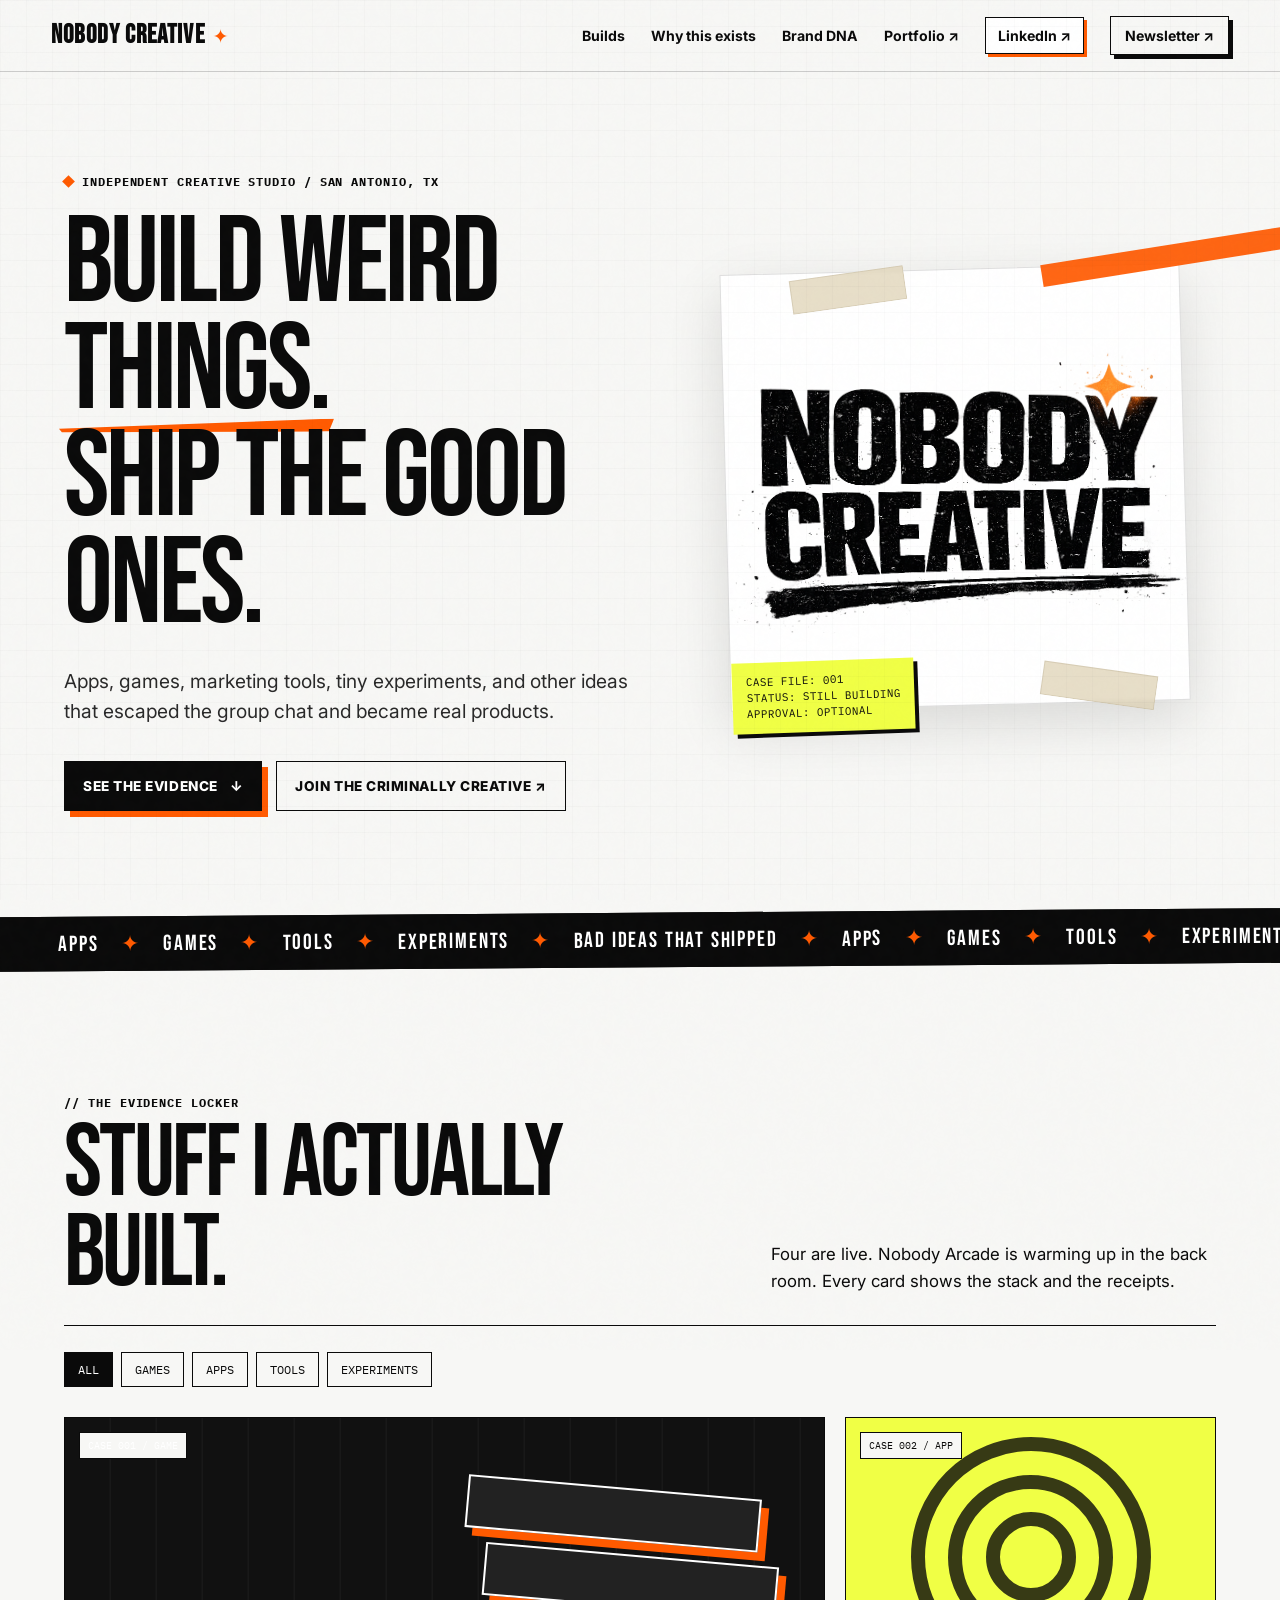
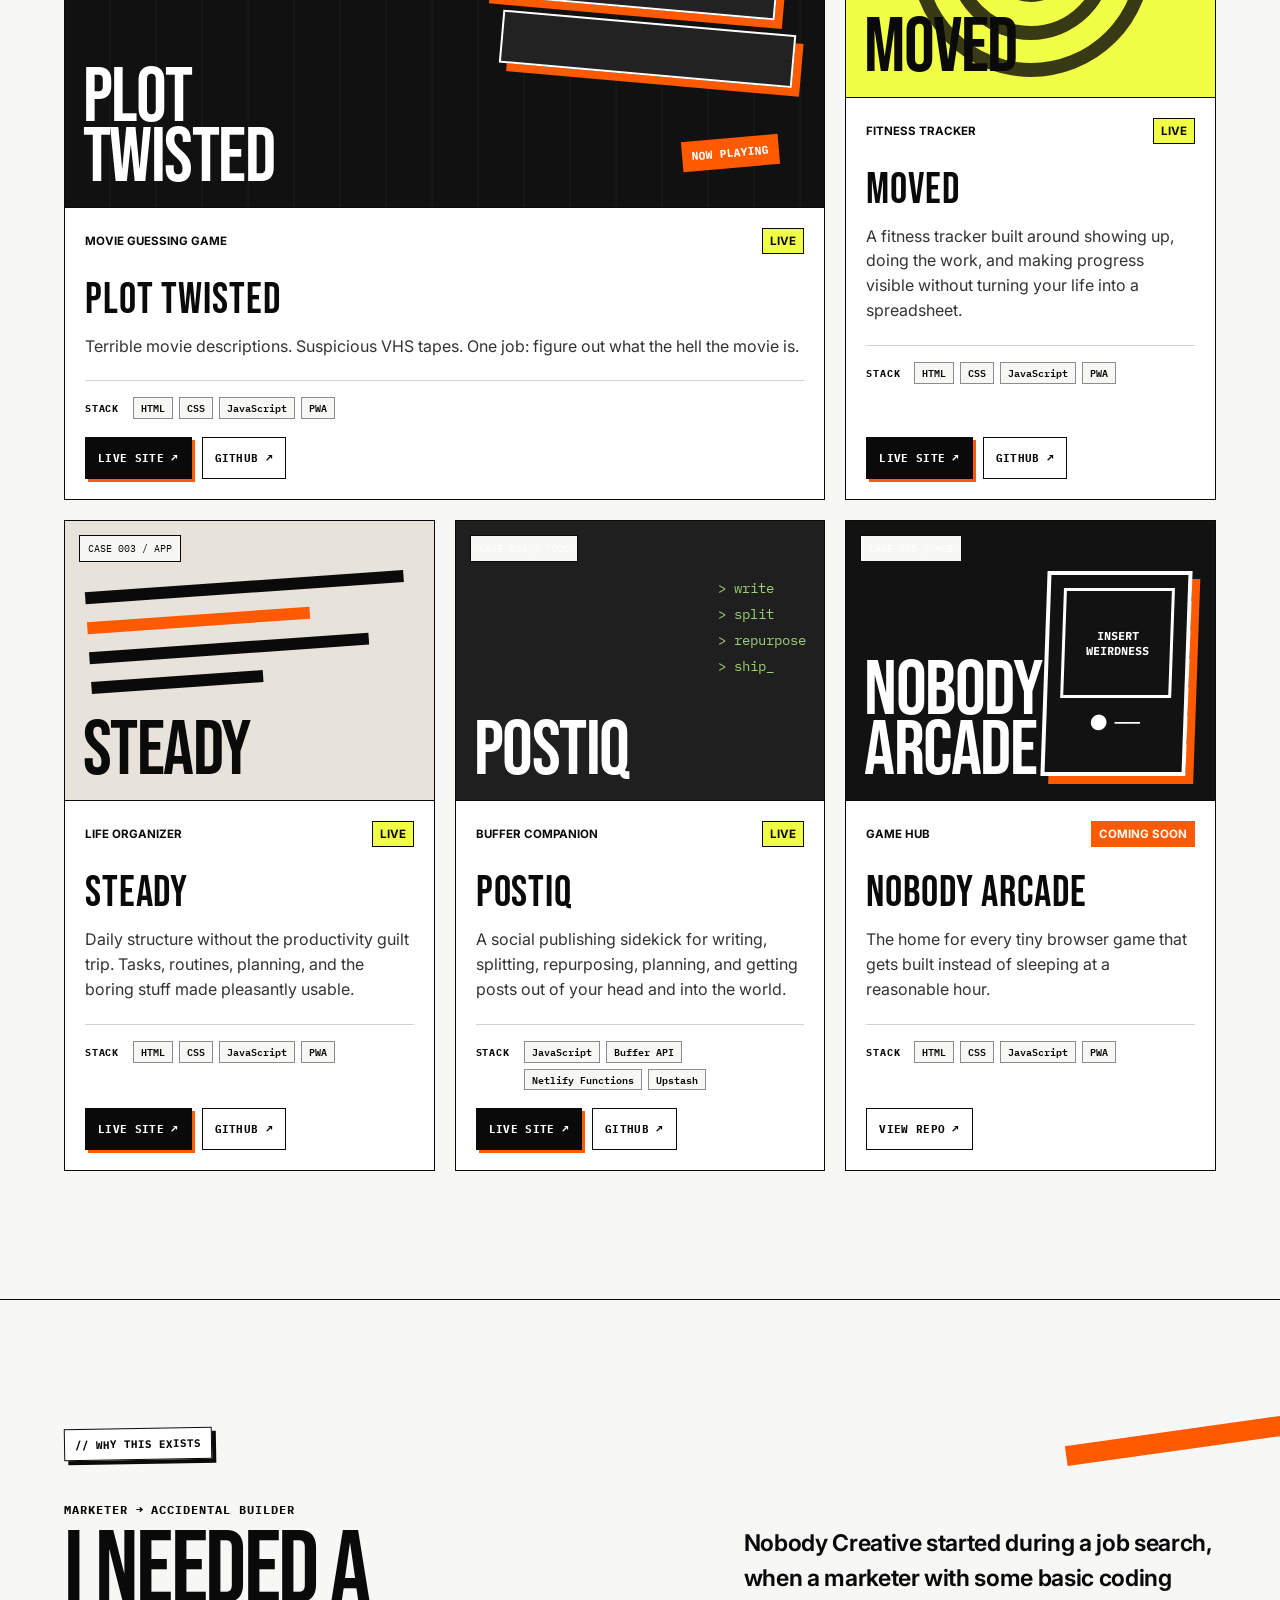
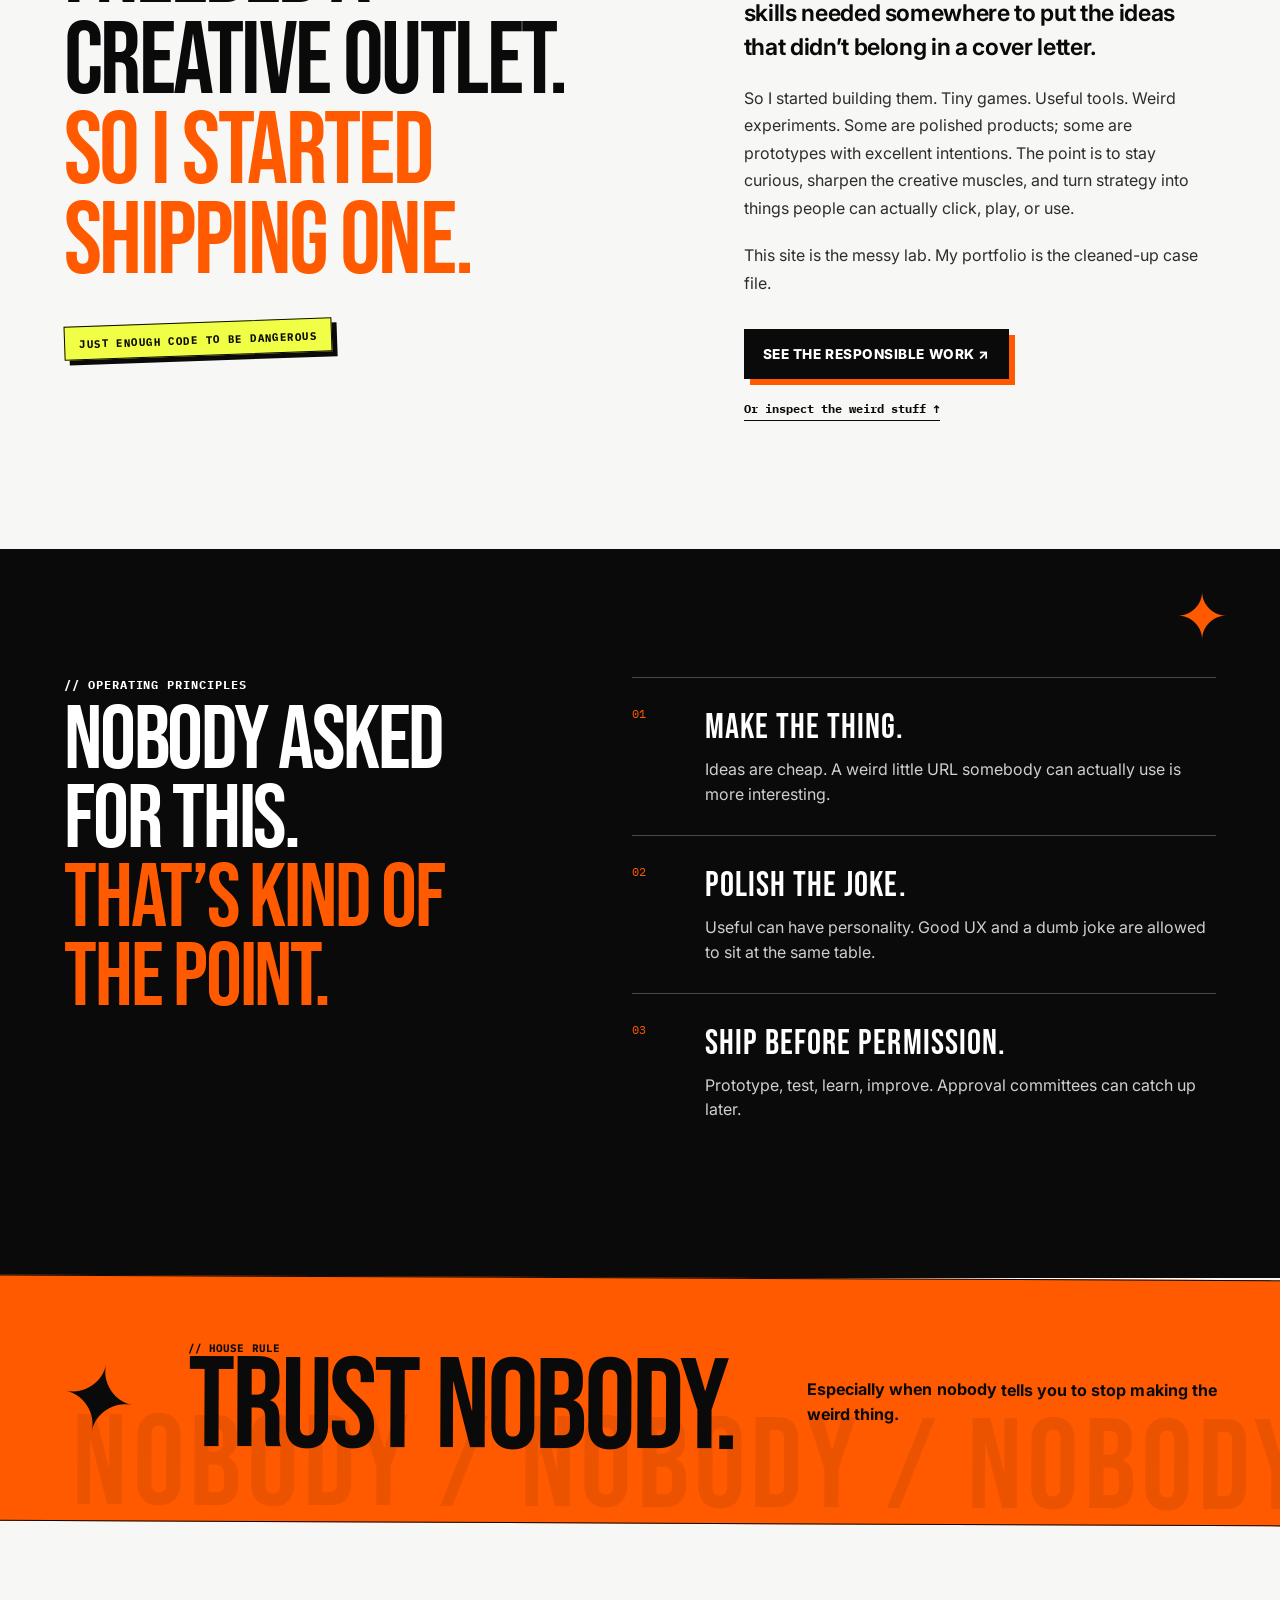
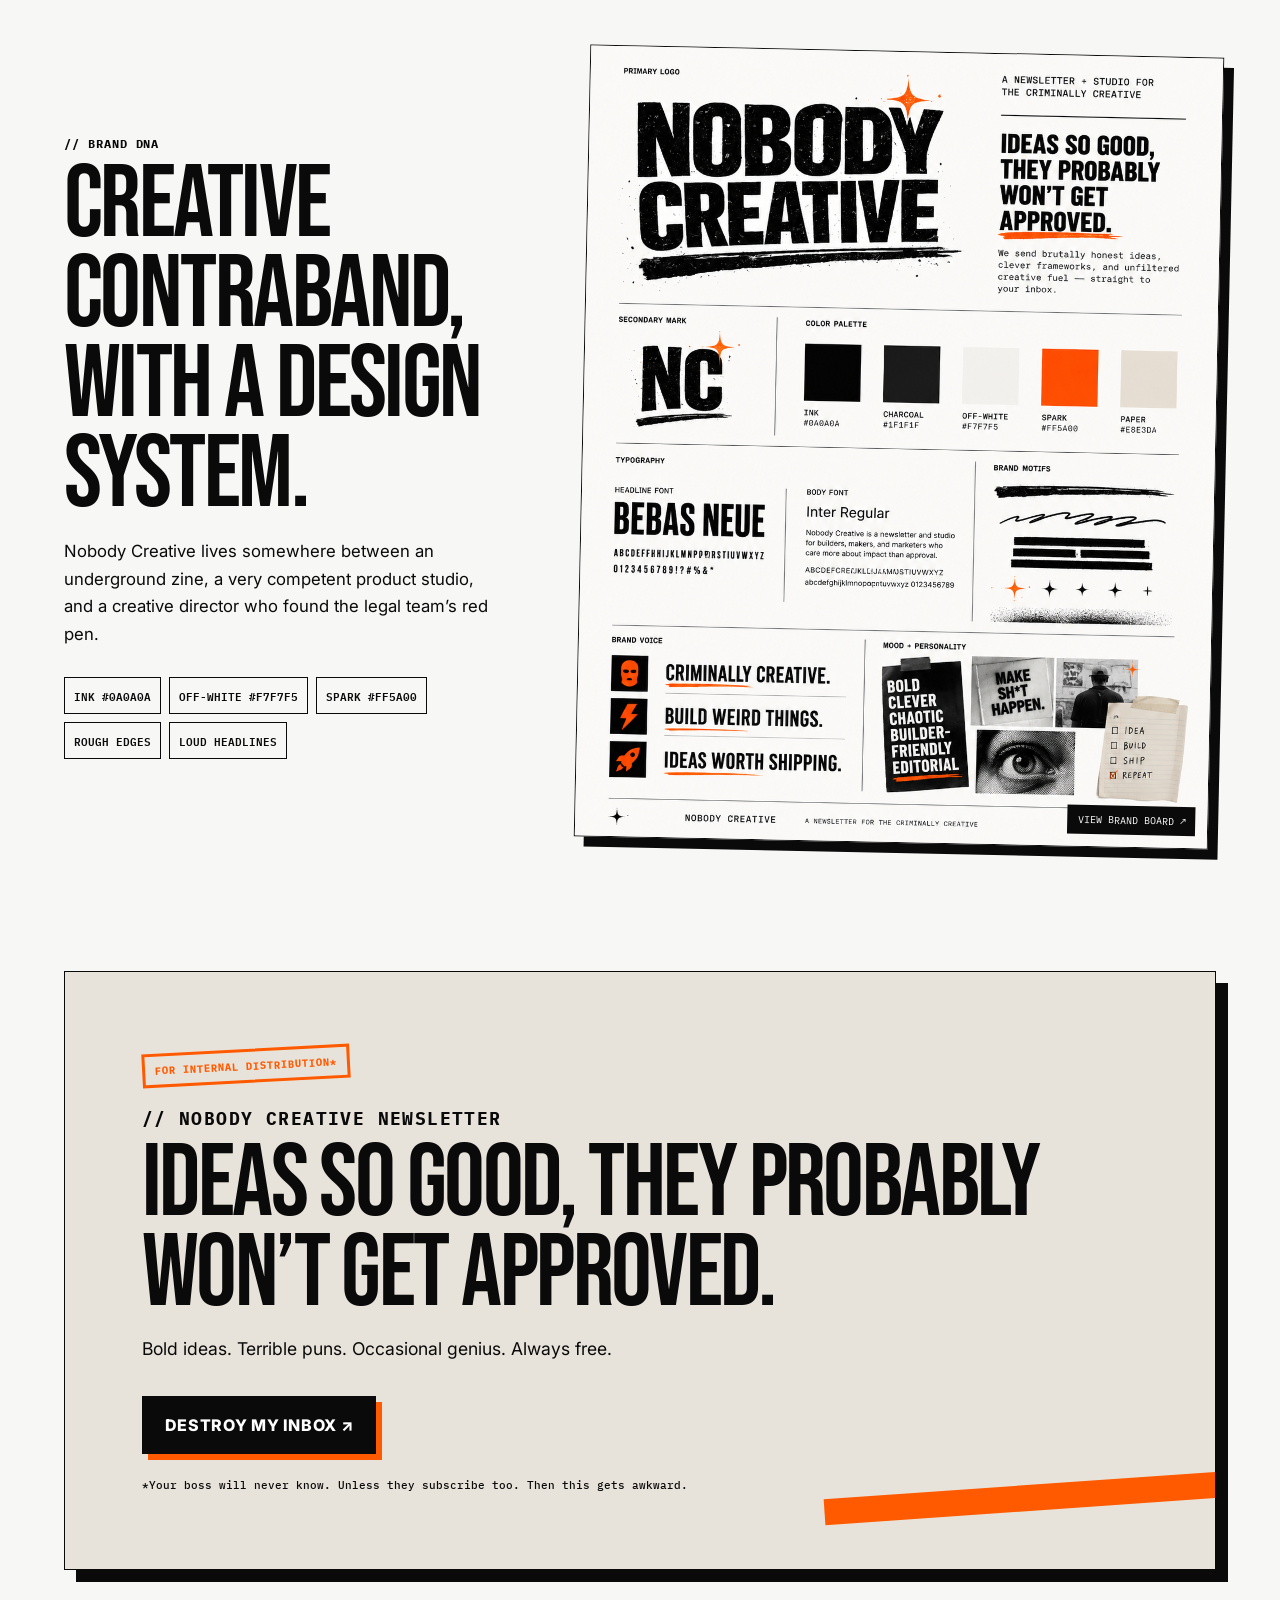
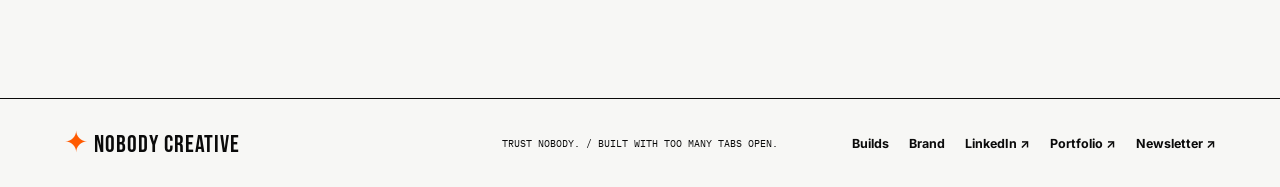
==== commit 7eb23786: "Refine project lineup, links, stacks, and mobile layout" ====
--- a/index.html
+++ b/index.html
@@ -13,6 +13,7 @@
   <link rel="preconnect" href="https://fonts.gstatic.com" crossorigin>
   <link href="https://fonts.googleapis.com/css2?family=Bebas+Neue&family=Inter:wght@400;500;600;700;800&family=IBM+Plex+Mono:wght@400;500;600&display=swap" rel="stylesheet">
   <link rel="stylesheet" href="styles.css" />
+  <link rel="stylesheet" href="project-updates.css" />
 </head>
 <body>
   <div class="noise" aria-hidden="true"></div>
@@ -28,6 +29,7 @@
       <a href="#why">Why this exists</a>
       <a href="#brand">Brand DNA</a>
       <a href="https://bencampbell.netlify.app/" target="_blank" rel="noreferrer">Portfolio ↗</a>
+      <a class="nav-linkedin" href="https://www.linkedin.com/company/its-nobody-creative/" target="_blank" rel="noreferrer" aria-label="Nobody Creative on LinkedIn">LinkedIn ↗</a>
       <a class="nav-cta" href="https://nobody-creative.beehiiv.com/" target="_blank" rel="noreferrer">Newsletter ↗</a>
     </nav>
   </header>
@@ -64,7 +66,7 @@
           <p class="kicker mono">// THE EVIDENCE LOCKER</p>
           <h2>Stuff I actually built.</h2>
         </div>
-        <p>Some are live. Some are in beta. Some are one refactor away from becoming a cautionary tale.</p>
+        <p>Four are live. Nobody Arcade is warming up in the back room. Every card shows the stack and the receipts.</p>
       </div>
 
       <div class="filters" role="group" aria-label="Filter projects">
@@ -151,7 +153,7 @@
   <footer>
     <div class="footer-brand"><span class="spark">✦</span> NOBODY CREATIVE</div>
     <p class="mono">TRUST NOBODY. / BUILT WITH TOO MANY TABS OPEN.</p>
-    <div class="footer-links"><a href="#builds">Builds</a><a href="#brand">Brand</a><a href="https://bencampbell.netlify.app/" target="_blank" rel="noreferrer">Portfolio ↗</a><a href="https://nobody-creative.beehiiv.com/" target="_blank" rel="noreferrer">Newsletter ↗</a></div>
+    <div class="footer-links"><a href="#builds">Builds</a><a href="#brand">Brand</a><a href="https://www.linkedin.com/company/its-nobody-creative/" target="_blank" rel="noreferrer">LinkedIn ↗</a><a href="https://bencampbell.netlify.app/" target="_blank" rel="noreferrer">Portfolio ↗</a><a href="https://nobody-creative.beehiiv.com/" target="_blank" rel="noreferrer">Newsletter ↗</a></div>
   </footer>
 
   <dialog id="brandDialog" class="brand-dialog">
--- a/project-updates.css
+++ b/project-updates.css
@@ -0,0 +1,239 @@
+/* --- v1.2: five-project lineup, stack receipts, social links, and mobile polish --- */
+
+/* LinkedIn gets a real button without competing with the newsletter CTA. */
+.nav-linkedin {
+  display: inline-flex;
+  align-items: center;
+  justify-content: center;
+  border: 1px solid var(--ink);
+  padding: 9px 12px;
+  background: white;
+  box-shadow: 3px 3px 0 var(--spark);
+  transition: transform .18s ease, box-shadow .18s ease, background .18s ease;
+}
+
+.nav a.nav-linkedin::after {
+  display: none;
+}
+
+.nav-linkedin:hover {
+  transform: translate(2px, 2px);
+  box-shadow: 1px 1px 0 var(--spark);
+  background: var(--paper-2);
+}
+
+/* Put the stack on the front of the card. No hover-flip gymnastics on mobile. */
+.tech-stack {
+  display: grid;
+  grid-template-columns: auto 1fr;
+  gap: 12px 14px;
+  align-items: start;
+  margin-top: 22px;
+  padding-top: 16px;
+  border-top: 1px solid var(--line);
+}
+
+.tech-stack-label {
+  padding-top: 5px;
+  font-size: .62rem;
+  font-weight: 700;
+  letter-spacing: .08em;
+}
+
+.tech-stack-list {
+  display: flex;
+  flex-wrap: wrap;
+  gap: 6px;
+}
+
+.tech-chip {
+  border: 1px solid rgba(10,10,10,.45);
+  background: var(--paper);
+  padding: 5px 7px;
+  font: 600 .62rem "IBM Plex Mono", ui-monospace, monospace;
+  line-height: 1;
+  white-space: nowrap;
+}
+
+.project-links {
+  justify-content: flex-start;
+  flex-wrap: wrap;
+  gap: 10px;
+  padding-top: 18px;
+}
+
+.project-link {
+  display: inline-flex;
+  align-items: center;
+  justify-content: center;
+  min-height: 42px;
+  padding: 10px 12px;
+  border: 1px solid var(--ink);
+  background: white;
+  font: 700 .66rem "IBM Plex Mono", ui-monospace, monospace;
+  letter-spacing: .03em;
+  transition: transform .16s ease, box-shadow .16s ease, background .16s ease, color .16s ease;
+}
+
+.project-link-primary {
+  background: var(--ink);
+  color: white;
+  box-shadow: 3px 3px 0 var(--spark);
+}
+
+.project-link:hover {
+  transform: translate(-1px, -1px);
+  box-shadow: 3px 3px 0 var(--ink);
+}
+
+.project-link-primary:hover {
+  box-shadow: 4px 4px 0 var(--spark);
+}
+
+.project-link:focus-visible,
+.nav-linkedin:focus-visible {
+  outline: 3px solid var(--spark);
+  outline-offset: 3px;
+}
+
+.footer-links {
+  flex-wrap: wrap;
+}
+
+@media (max-width: 1180px) {
+  .site-header {
+    gap: 16px;
+  }
+
+  .nav {
+    gap: 12px;
+  }
+}
+
+@media (max-width: 980px) {
+  .nav a[href="#why"],
+  .nav a[href="#brand"] {
+    display: none;
+  }
+}
+
+@media (max-width: 760px) {
+  .site-header {
+    align-items: center;
+    flex-wrap: wrap;
+    row-gap: 12px;
+    padding: 13px 20px 14px;
+  }
+
+  .brand-lockup {
+    width: 100%;
+  }
+
+  .nav {
+    width: 100%;
+    gap: 9px;
+  }
+
+  /* Base CSS hides non-CTA links on mobile; explicitly keep LinkedIn visible. */
+  .nav a.nav-linkedin {
+    display: inline-flex;
+  }
+
+  .nav-cta,
+  .nav-linkedin {
+    min-height: 42px;
+    padding: 9px 11px;
+    font-size: .72rem;
+  }
+
+  .nav-cta {
+    flex: 1 1 165px;
+  }
+
+  .nav-linkedin {
+    flex: 0 1 auto;
+  }
+
+  .project-visual,
+  .featured .project-visual {
+    min-height: 270px;
+  }
+
+  .project-body {
+    padding: 18px;
+  }
+
+  .project-meta {
+    align-items: flex-start;
+    flex-wrap: wrap;
+  }
+
+  .project-body h3 {
+    font-size: 2.45rem;
+    margin-top: 17px;
+  }
+
+  .tech-stack {
+    grid-template-columns: 1fr;
+    gap: 8px;
+    margin-top: 19px;
+  }
+
+  .tech-stack-label {
+    padding-top: 0;
+  }
+
+  .project-links {
+    display: grid;
+    grid-template-columns: repeat(2, minmax(0, 1fr));
+    width: 100%;
+  }
+
+  .project-link {
+    width: 100%;
+    min-height: 46px;
+  }
+
+  .project-link:only-child {
+    grid-column: 1 / -1;
+  }
+
+  .footer-links {
+    gap: 14px 18px;
+  }
+}
+
+@media (max-width: 420px) {
+  .brand-mini {
+    font-size: 1.45rem;
+  }
+
+  .nav {
+    display: grid;
+    grid-template-columns: 1fr 1fr;
+  }
+
+  .nav-linkedin,
+  .nav-cta {
+    width: 100%;
+  }
+
+  .project-links {
+    grid-template-columns: 1fr;
+  }
+
+  .project-link:only-child {
+    grid-column: auto;
+  }
+
+  .tech-chip {
+    white-space: normal;
+  }
+}
+
+@media (hover: none) {
+  .project-card:hover {
+    transform: none;
+    box-shadow: none;
+  }
+}
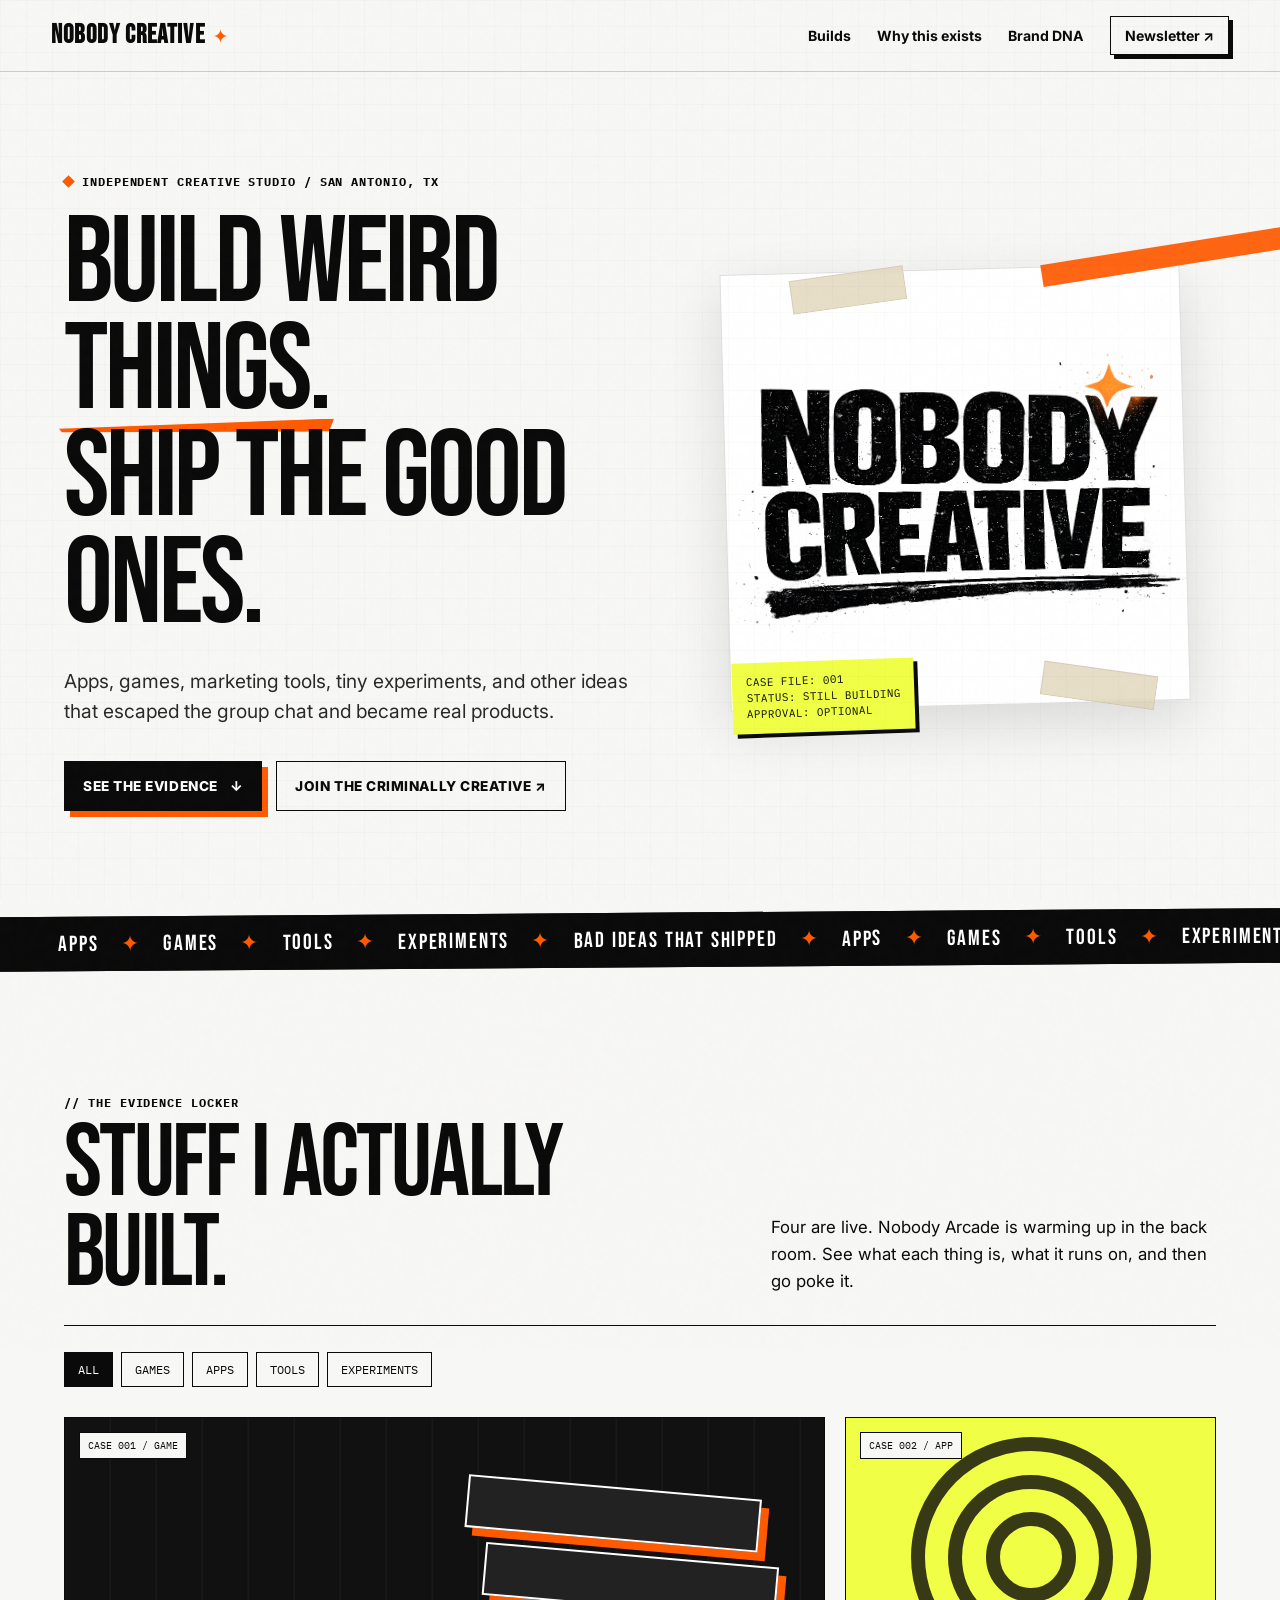
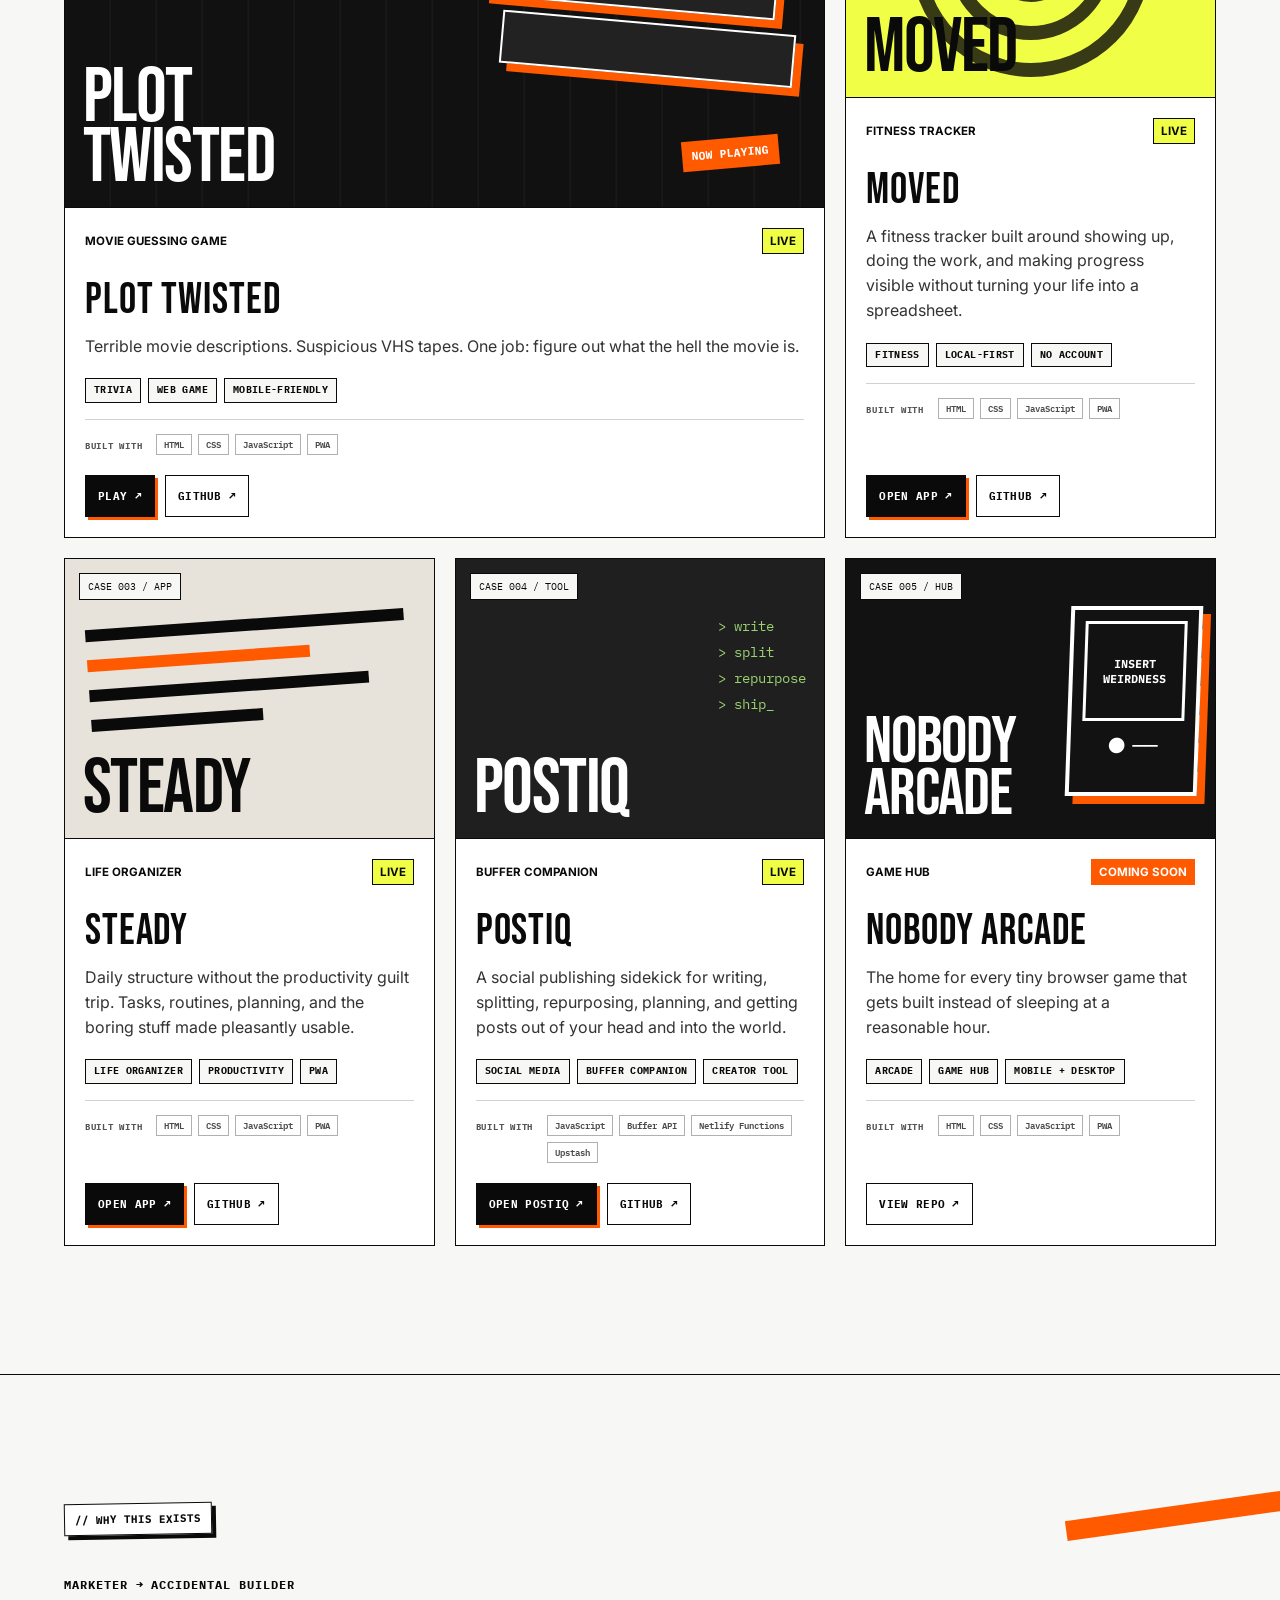
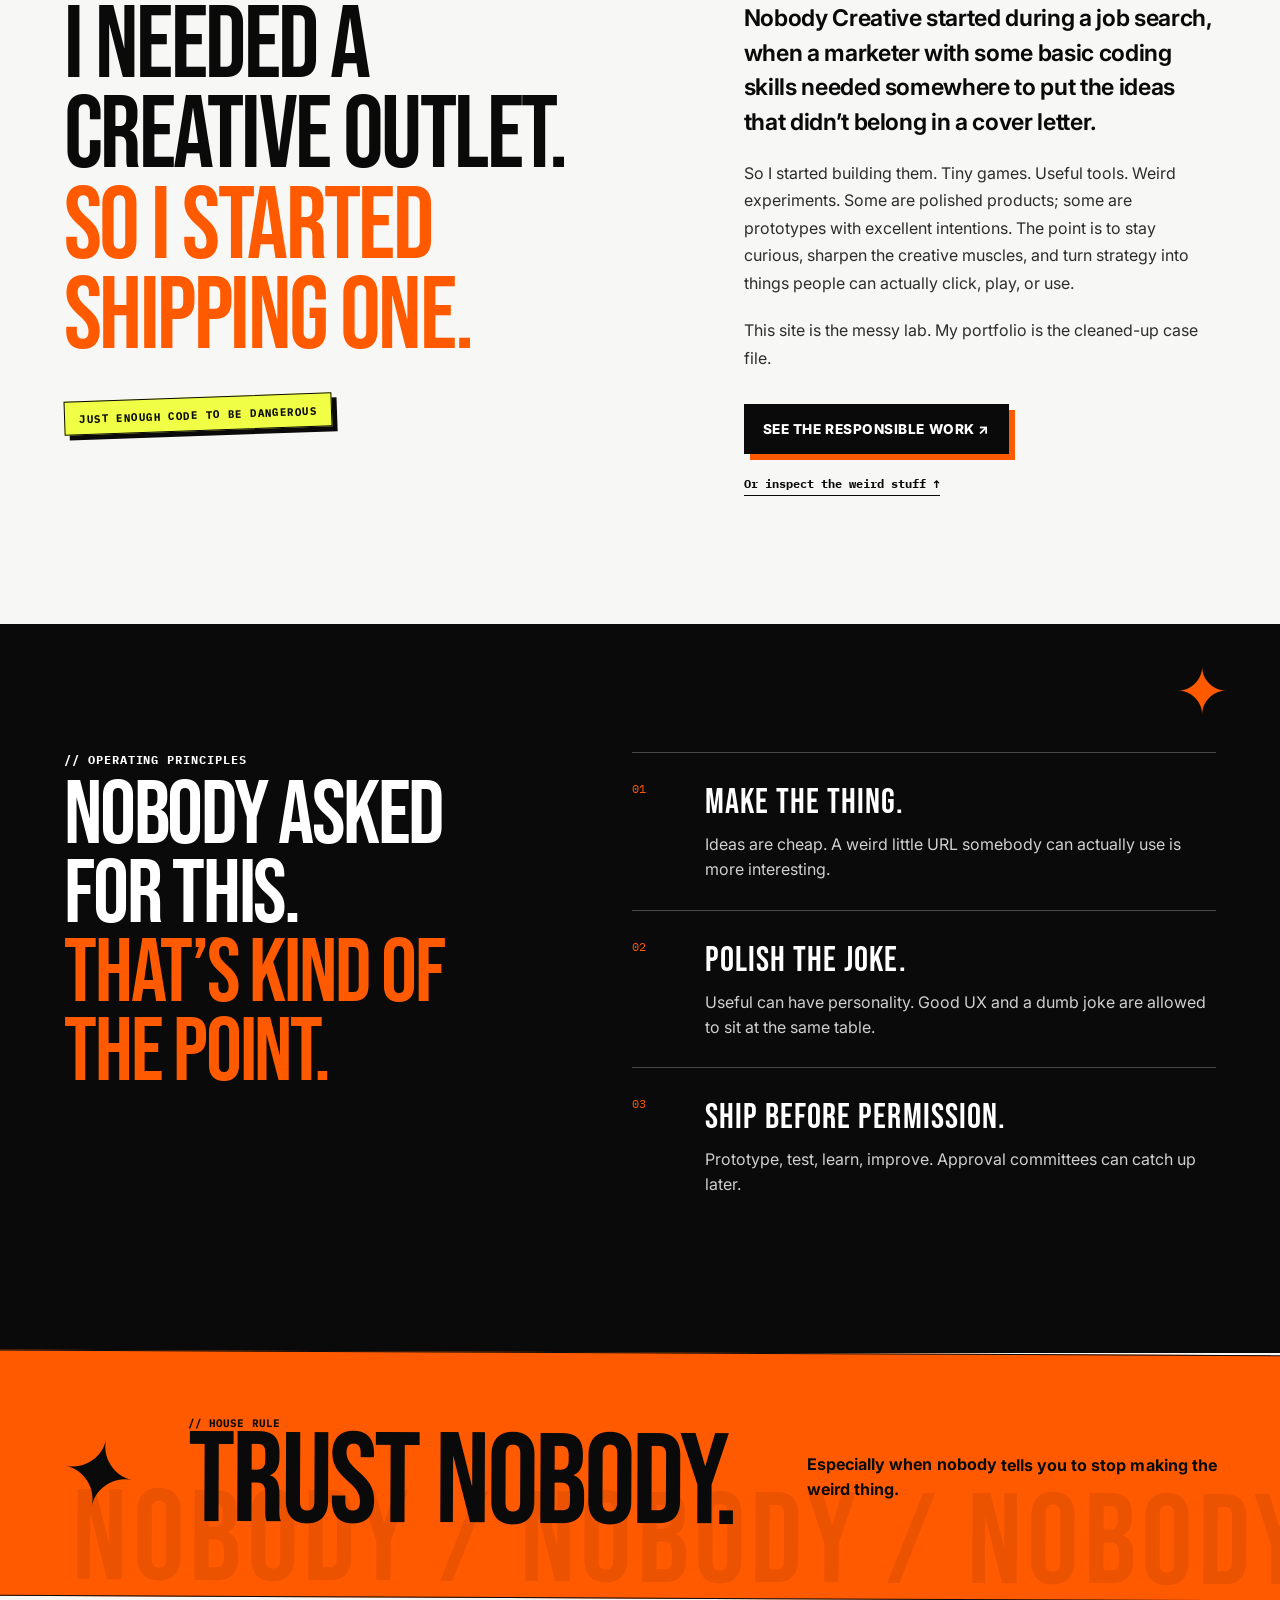
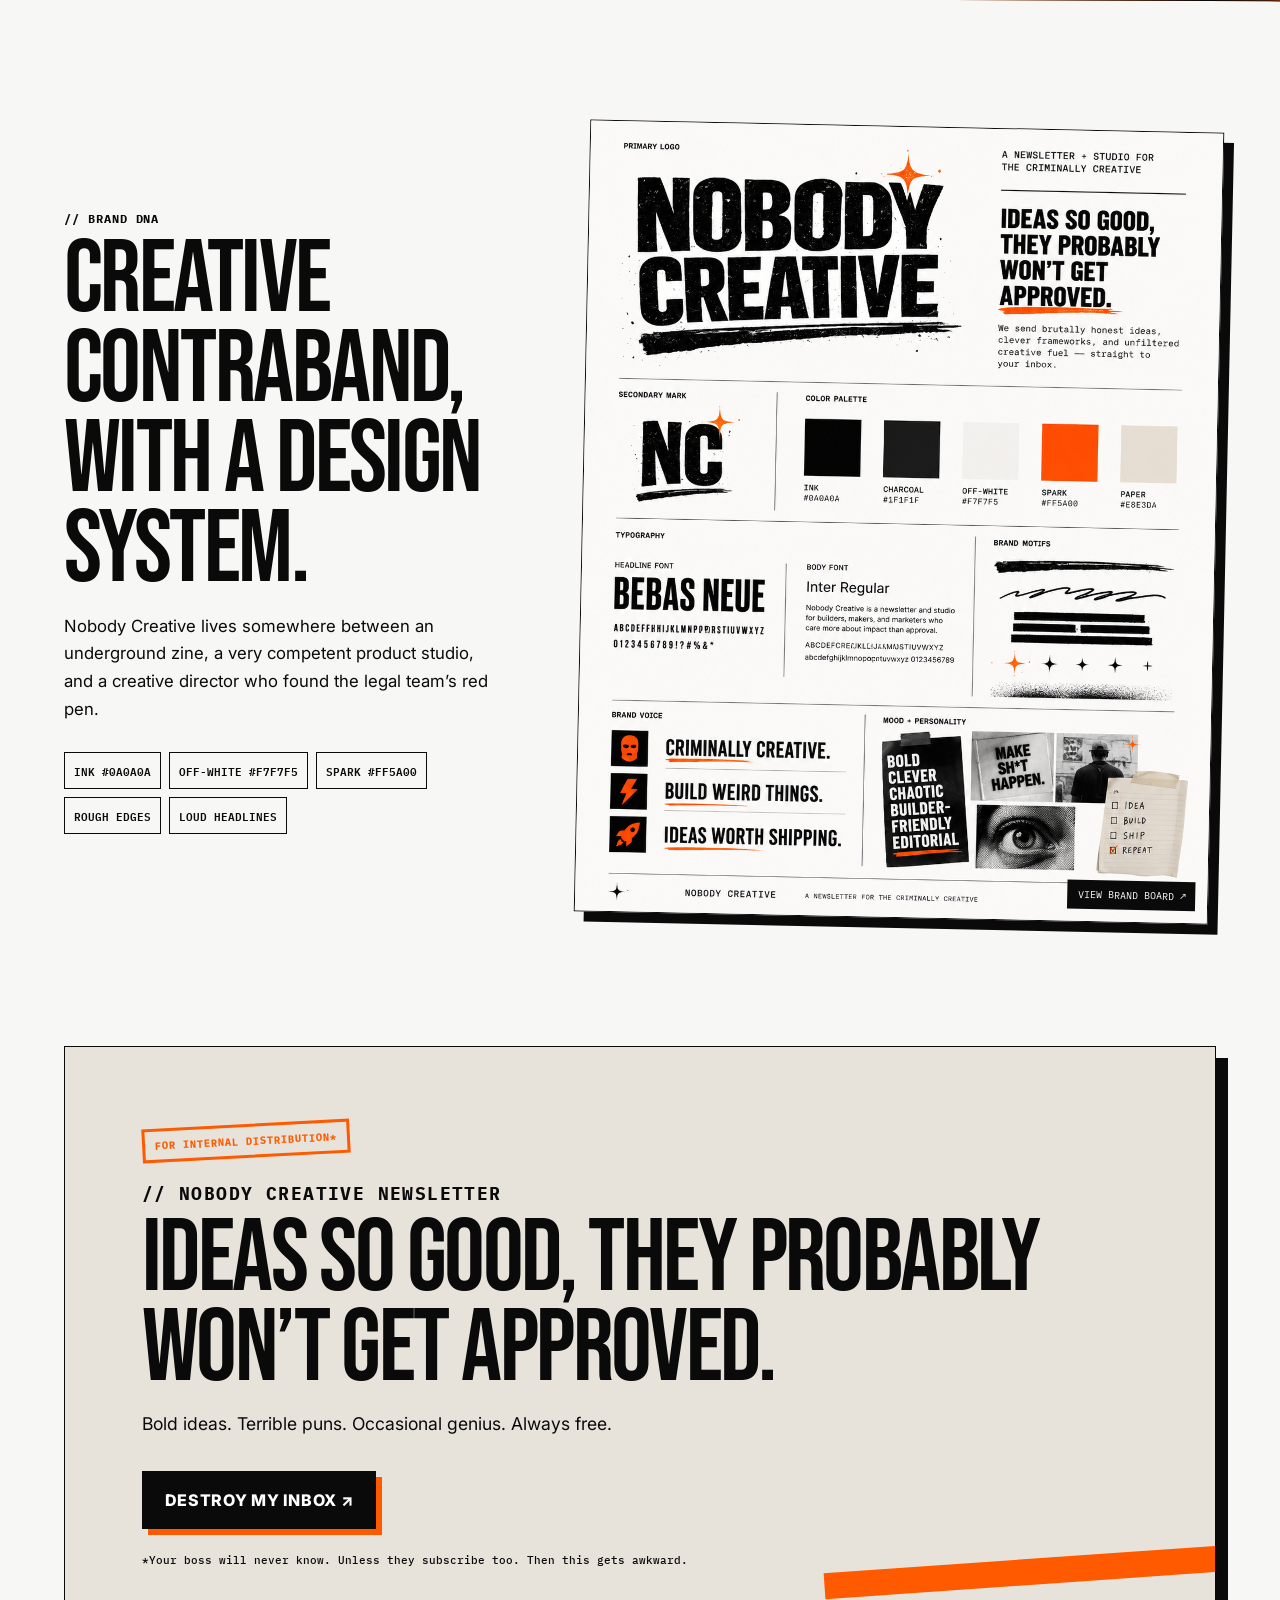
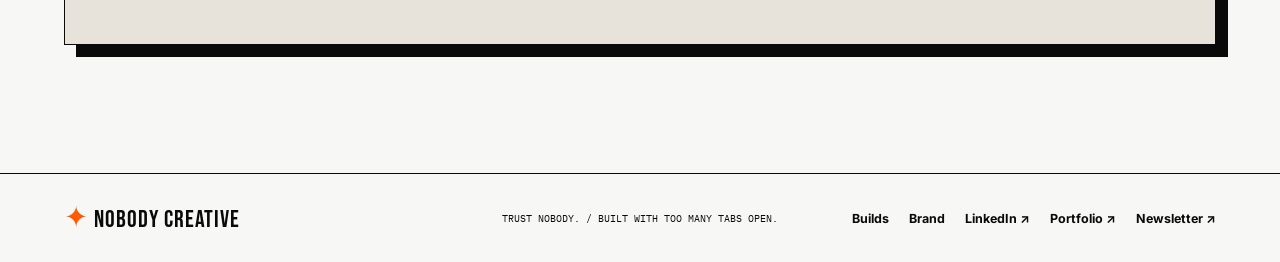
==== commit fe840ca3: "Polish project cards, metadata, and mobile layout" ====
--- a/index.html
+++ b/index.html
@@ -28,8 +28,6 @@
       <a href="#builds">Builds</a>
       <a href="#why">Why this exists</a>
       <a href="#brand">Brand DNA</a>
-      <a href="https://bencampbell.netlify.app/" target="_blank" rel="noreferrer">Portfolio ↗</a>
-      <a class="nav-linkedin" href="https://www.linkedin.com/company/its-nobody-creative/" target="_blank" rel="noreferrer" aria-label="Nobody Creative on LinkedIn">LinkedIn ↗</a>
       <a class="nav-cta" href="https://nobody-creative.beehiiv.com/" target="_blank" rel="noreferrer">Newsletter ↗</a>
     </nav>
   </header>
@@ -66,7 +64,7 @@
           <p class="kicker mono">// THE EVIDENCE LOCKER</p>
           <h2>Stuff I actually built.</h2>
         </div>
-        <p>Four are live. Nobody Arcade is warming up in the back room. Every card shows the stack and the receipts.</p>
+        <p>Four are live. Nobody Arcade is warming up in the back room. See what each thing is, what it runs on, and then go poke it.</p>
       </div>
 
       <div class="filters" role="group" aria-label="Filter projects">
--- a/project-updates.css
+++ b/project-updates.css
@@ -1,43 +1,46 @@
-/* --- v1.2: five-project lineup, stack receipts, social links, and mobile polish --- */
-
-/* LinkedIn gets a real button without competing with the newsletter CTA. */
-.nav-linkedin {
-  display: inline-flex;
-  align-items: center;
-  justify-content: center;
+/* --- v1.3: project hierarchy + responsive optimization pass --- */
+
+/* Dark project art inherits white text. Case labels should always read like paper labels. */
+.case-tag {
+  color: var(--ink);
+  background: var(--paper);
+}
+
+/* Product tags answer "what is this?" before the technical stack answers "how was it built?" */
+.product-tags {
+  display: flex;
+  flex-wrap: wrap;
+  gap: 7px;
+  margin-top: 20px;
+}
+
+.product-chip {
   border: 1px solid var(--ink);
-  padding: 9px 12px;
-  background: white;
-  box-shadow: 3px 3px 0 var(--spark);
-  transition: transform .18s ease, box-shadow .18s ease, background .18s ease;
-}
-
-.nav a.nav-linkedin::after {
-  display: none;
-}
-
-.nav-linkedin:hover {
-  transform: translate(2px, 2px);
-  box-shadow: 1px 1px 0 var(--spark);
-  background: var(--paper-2);
-}
-
-/* Put the stack on the front of the card. No hover-flip gymnastics on mobile. */
+  background: var(--paper);
+  padding: 6px 8px;
+  font: 700 .62rem "IBM Plex Mono", ui-monospace, monospace;
+  line-height: 1.05;
+  letter-spacing: .035em;
+  white-space: nowrap;
+}
+
 .tech-stack {
   display: grid;
   grid-template-columns: auto 1fr;
   gap: 12px 14px;
   align-items: start;
-  margin-top: 22px;
-  padding-top: 16px;
+  margin-top: 16px;
+  padding-top: 14px;
   border-top: 1px solid var(--line);
 }
 
 .tech-stack-label {
   padding-top: 5px;
-  font-size: .62rem;
+  font-size: .58rem;
   font-weight: 700;
   letter-spacing: .08em;
+  color: #555;
+  white-space: nowrap;
 }
 
 .tech-stack-list {
@@ -47,19 +50,26 @@
 }
 
 .tech-chip {
-  border: 1px solid rgba(10,10,10,.45);
-  background: var(--paper);
+  border: 1px solid rgba(10,10,10,.32);
+  background: transparent;
   padding: 5px 7px;
-  font: 600 .62rem "IBM Plex Mono", ui-monospace, monospace;
+  font: 600 .58rem "IBM Plex Mono", ui-monospace, monospace;
   line-height: 1;
+  color: #4a4a4a;
   white-space: nowrap;
+}
+
+/* Keep actions visually anchored at the bottom of cards in the same row. */
+.project-body {
+  min-width: 0;
 }
 
 .project-links {
   justify-content: flex-start;
   flex-wrap: wrap;
   gap: 10px;
-  padding-top: 18px;
+  padding-top: 20px;
+  margin-top: auto;
 }
 
 .project-link {
@@ -90,14 +100,31 @@
   box-shadow: 4px 4px 0 var(--spark);
 }
 
-.project-link:focus-visible,
-.nav-linkedin:focus-visible {
+.project-link:focus-visible {
   outline: 3px solid var(--spark);
   outline-offset: 3px;
 }
 
 .footer-links {
   flex-wrap: wrap;
+}
+
+/* The arcade cabinet is intentionally loud, just not louder than the title. */
+.arcade-visual .cabinet {
+  right: 4%;
+  top: 17%;
+  width: 132px;
+  height: 190px;
+  padding: 11px;
+}
+
+.arcade-visual .cabinet .screen {
+  height: 100px;
+}
+
+.arcade-visual .project-wordmark {
+  max-width: 64%;
+  font-size: clamp(3.35rem, 5.15vw, 5.7rem);
 }
 
 @media (max-width: 1180px) {
@@ -106,52 +133,62 @@
   }
 
   .nav {
+    gap: 15px;
+  }
+}
+
+@media (max-width: 900px) and (min-width: 761px) {
+  .nav {
     gap: 12px;
-  }
-}
-
-@media (max-width: 980px) {
-  .nav a[href="#why"],
-  .nav a[href="#brand"] {
-    display: none;
+    font-size: .8rem;
   }
 }
 
 @media (max-width: 760px) {
+  /* With Portfolio + LinkedIn moved to the footer, the mobile header can stay one compact row. */
   .site-header {
     align-items: center;
-    flex-wrap: wrap;
-    row-gap: 12px;
-    padding: 13px 20px 14px;
+    flex-wrap: nowrap;
+    gap: 12px;
+    padding: 12px 20px;
   }
 
   .brand-lockup {
-    width: 100%;
+    width: auto;
+    flex: 1 1 auto;
+    min-width: 0;
   }
 
   .nav {
-    width: 100%;
-    gap: 9px;
-  }
-
-  /* Base CSS hides non-CTA links on mobile; explicitly keep LinkedIn visible. */
-  .nav a.nav-linkedin {
-    display: inline-flex;
-  }
-
-  .nav-cta,
-  .nav-linkedin {
-    min-height: 42px;
-    padding: 9px 11px;
-    font-size: .72rem;
+    width: auto;
+    flex: 0 0 auto;
+    gap: 0;
   }
 
   .nav-cta {
-    flex: 1 1 165px;
-  }
-
-  .nav-linkedin {
-    flex: 0 1 auto;
+    min-height: 40px;
+    padding: 8px 10px;
+    font-size: .68rem;
+    white-space: nowrap;
+  }
+
+  /* Filters become one swipeable row instead of eating vertical space. */
+  .filters {
+    flex-wrap: nowrap;
+    overflow-x: auto;
+    margin-inline: -20px;
+    padding-inline: 20px;
+    padding-bottom: 4px;
+    scrollbar-width: none;
+    -webkit-overflow-scrolling: touch;
+  }
+
+  .filters::-webkit-scrollbar {
+    display: none;
+  }
+
+  .filter {
+    flex: 0 0 auto;
   }
 
   .project-visual,
@@ -173,10 +210,15 @@
     margin-top: 17px;
   }
 
+  .product-tags {
+    margin-top: 18px;
+  }
+
   .tech-stack {
     grid-template-columns: 1fr;
     gap: 8px;
-    margin-top: 19px;
+    margin-top: 15px;
+    padding-top: 13px;
   }
 
   .tech-stack-label {
@@ -198,6 +240,23 @@
     grid-column: 1 / -1;
   }
 
+  .arcade-visual .cabinet {
+    width: 118px;
+    height: 168px;
+    right: 5%;
+    top: 20%;
+    padding: 9px;
+  }
+
+  .arcade-visual .cabinet .screen {
+    height: 87px;
+  }
+
+  .arcade-visual .project-wordmark {
+    max-width: 62%;
+    font-size: clamp(3.3rem, 15vw, 5.2rem);
+  }
+
   .footer-links {
     gap: 14px 18px;
   }
@@ -205,17 +264,30 @@
 
 @media (max-width: 420px) {
   .brand-mini {
-    font-size: 1.45rem;
-  }
-
-  .nav {
-    display: grid;
-    grid-template-columns: 1fr 1fr;
-  }
-
-  .nav-linkedin,
+    font-size: 1.4rem;
+  }
+
+  .site-header {
+    padding-inline: 16px;
+  }
+
   .nav-cta {
-    width: 100%;
+    padding-inline: 9px;
+    font-size: .64rem;
+  }
+
+  .project-visual,
+  .featured .project-visual {
+    min-height: 245px;
+  }
+
+  .project-wordmark {
+    font-size: clamp(3.2rem, 18vw, 4.6rem);
+  }
+
+  .product-chip,
+  .tech-chip {
+    white-space: normal;
   }
 
   .project-links {
@@ -226,8 +298,20 @@
     grid-column: auto;
   }
 
-  .tech-chip {
-    white-space: normal;
+  .arcade-visual .cabinet {
+    width: 106px;
+    height: 153px;
+    top: 23%;
+  }
+
+  .arcade-visual .cabinet .screen {
+    height: 77px;
+    font-size: .58rem;
+  }
+
+  .arcade-visual .project-wordmark {
+    max-width: 60%;
+    font-size: clamp(3rem, 17vw, 4rem);
   }
 }
 
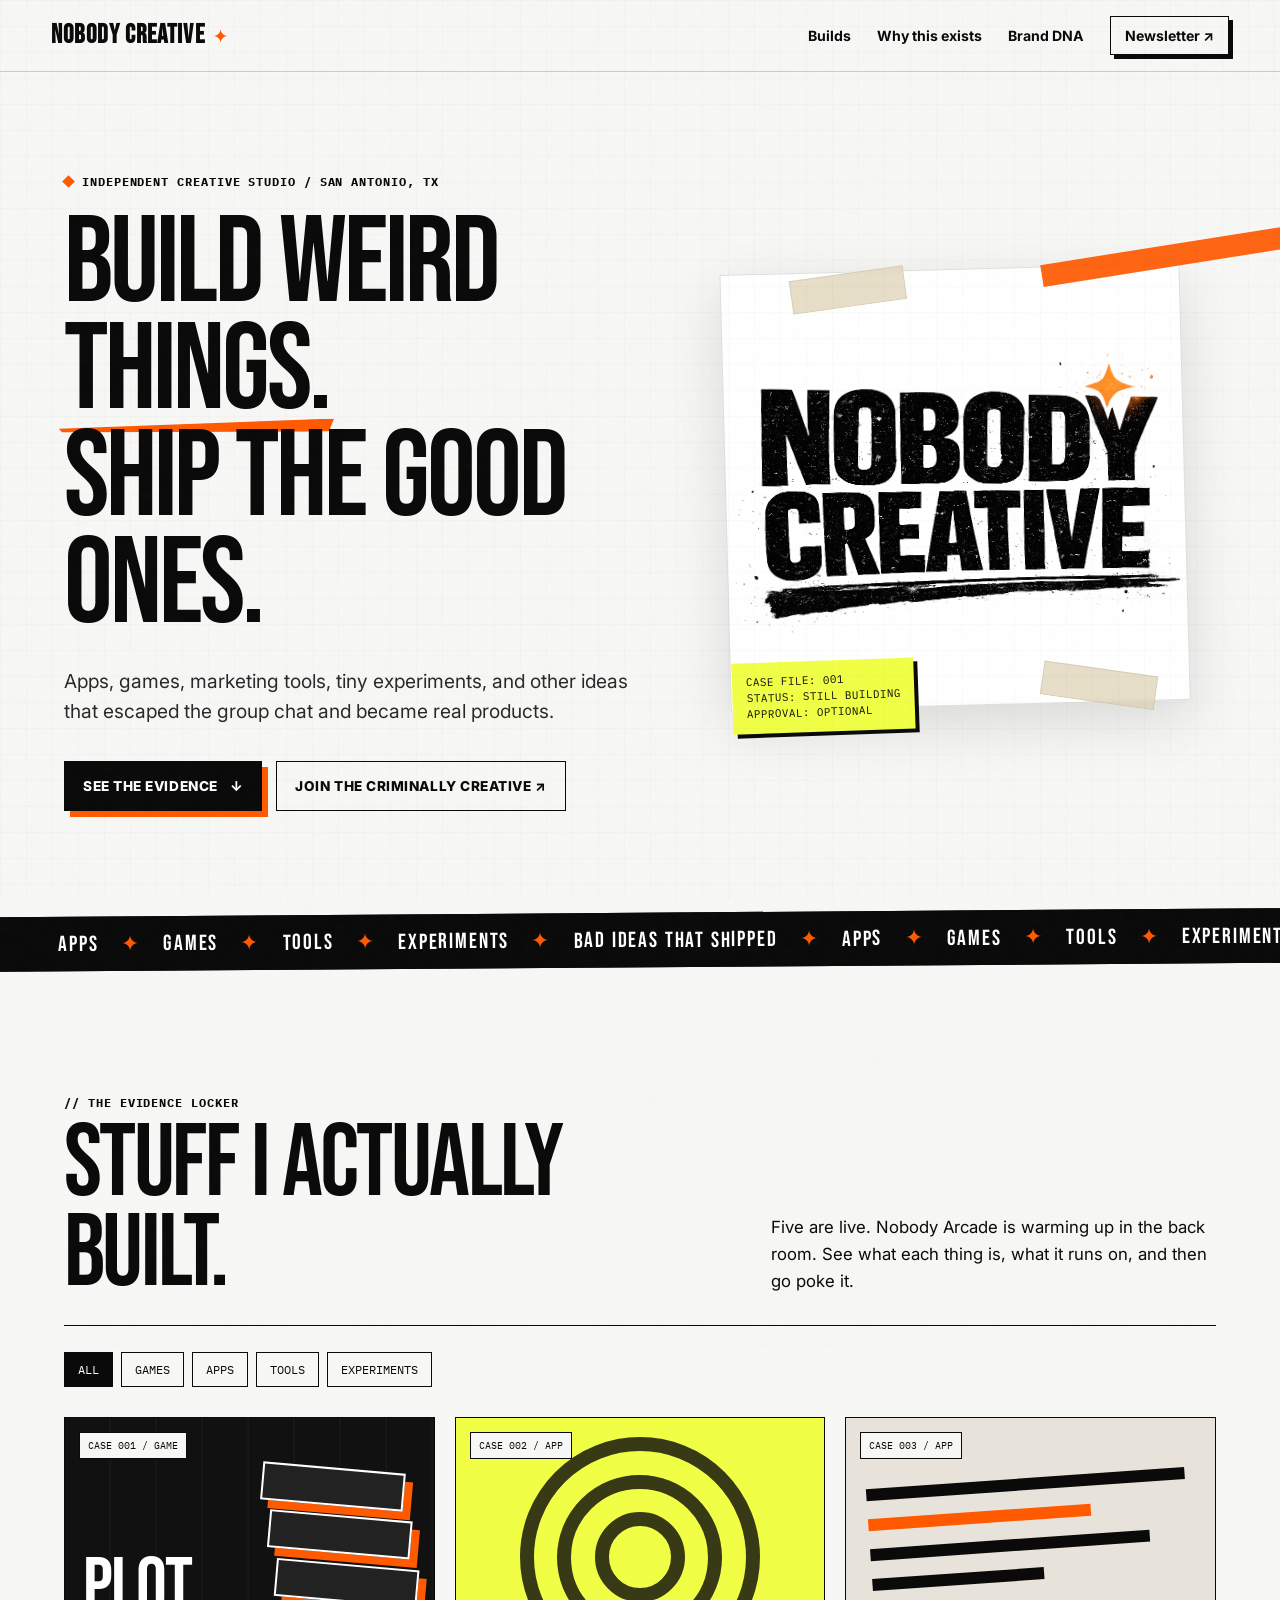
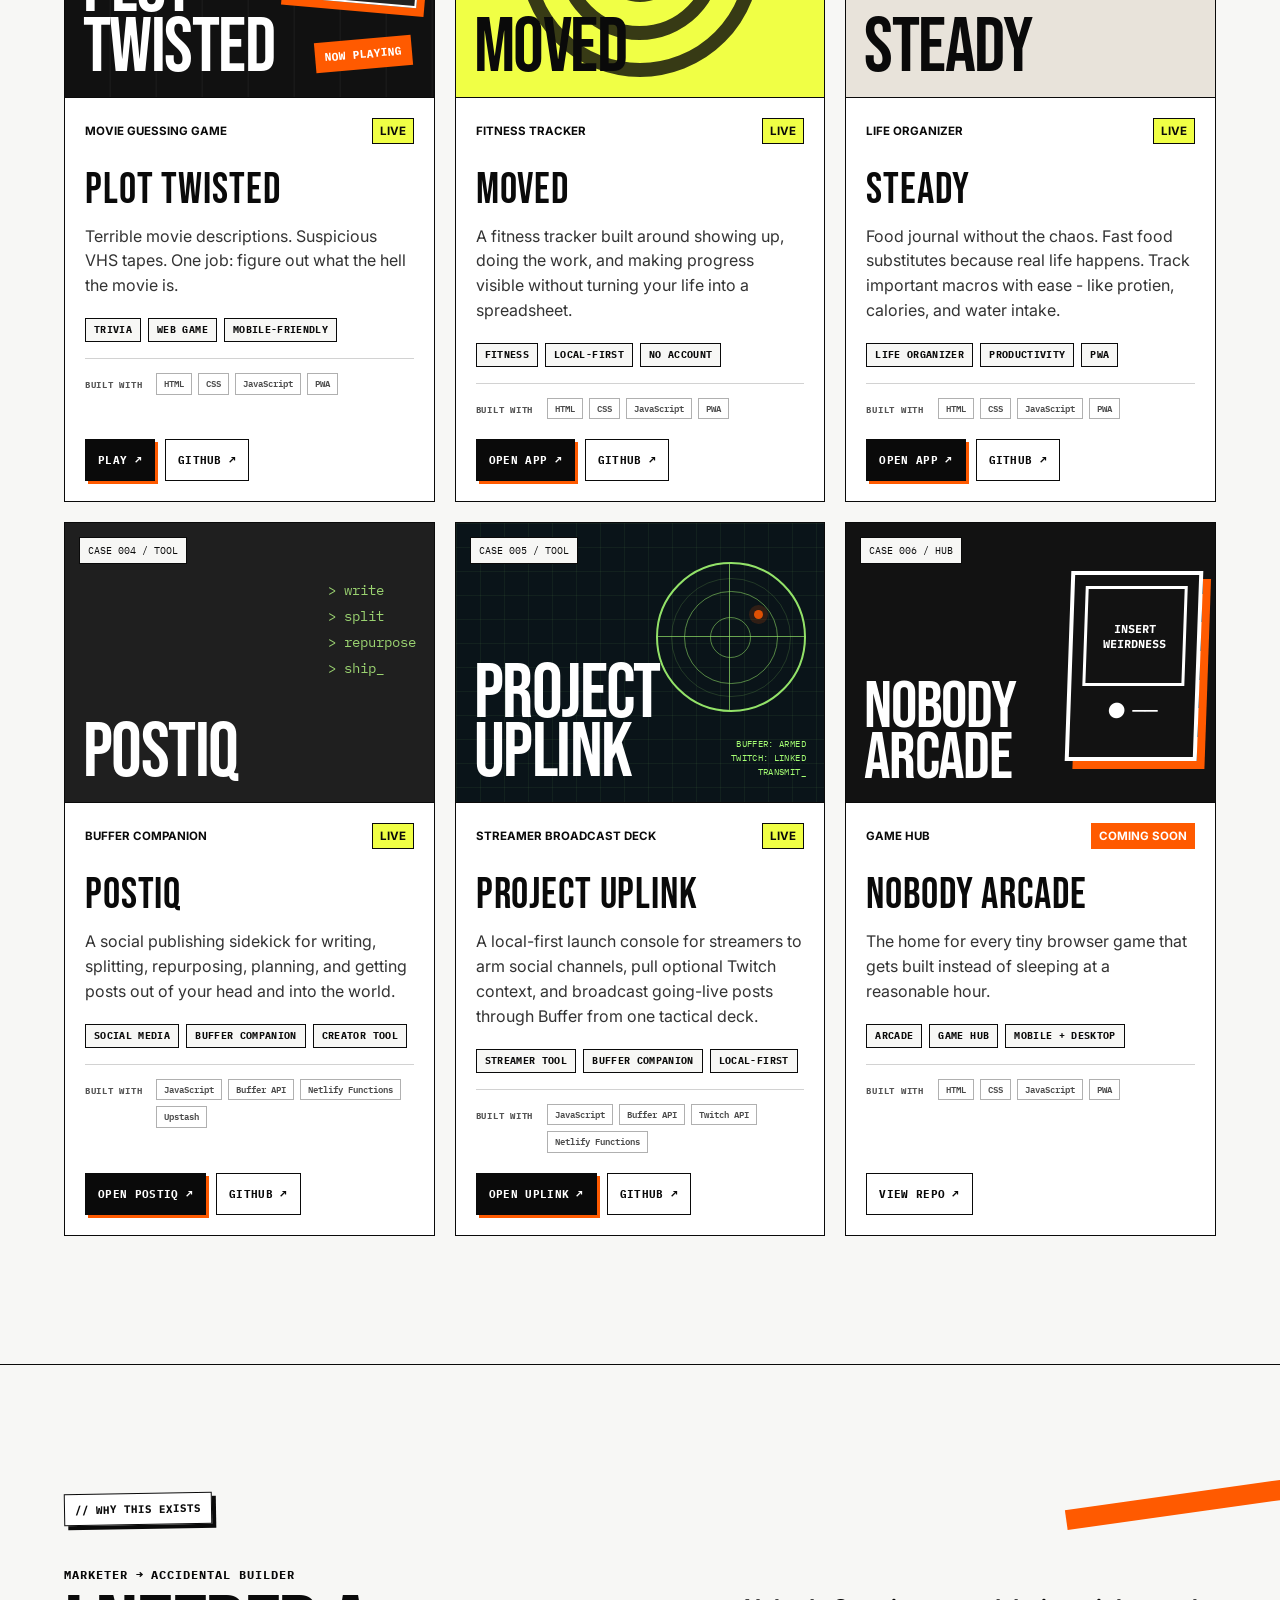
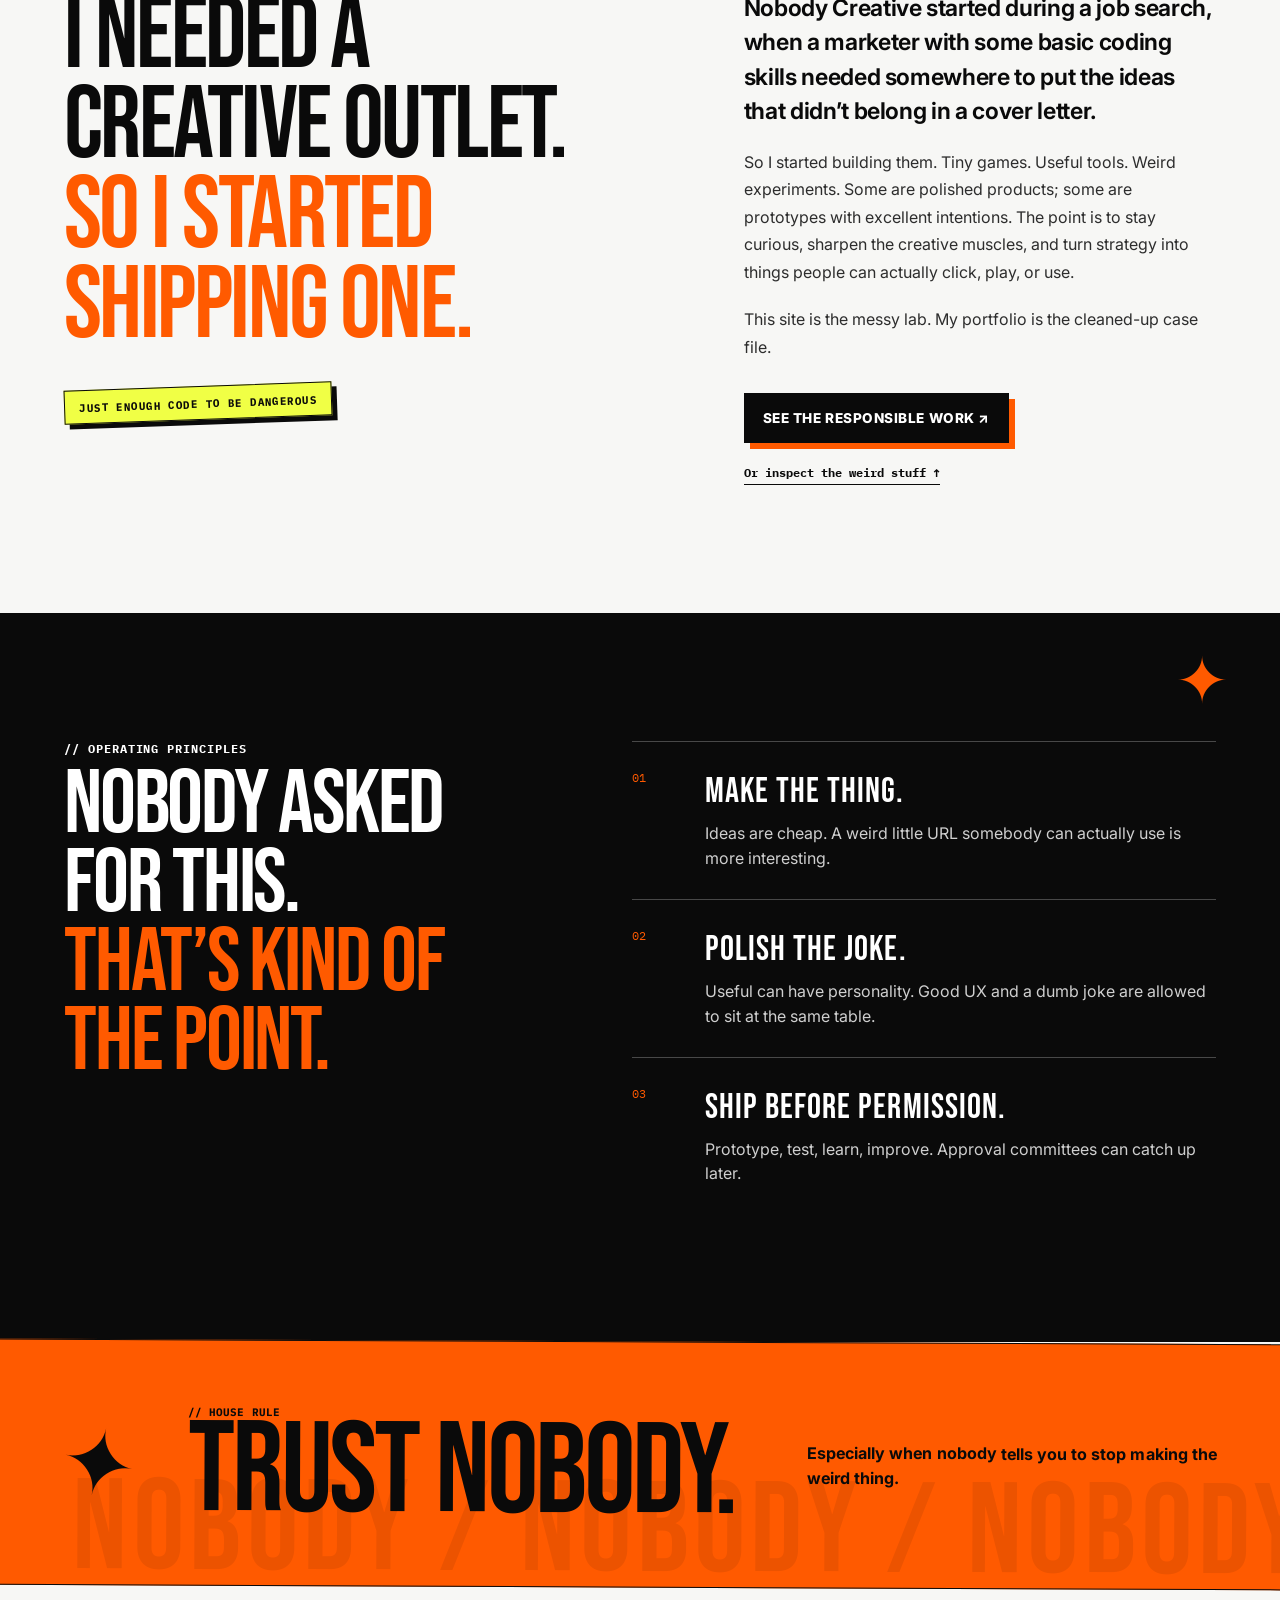
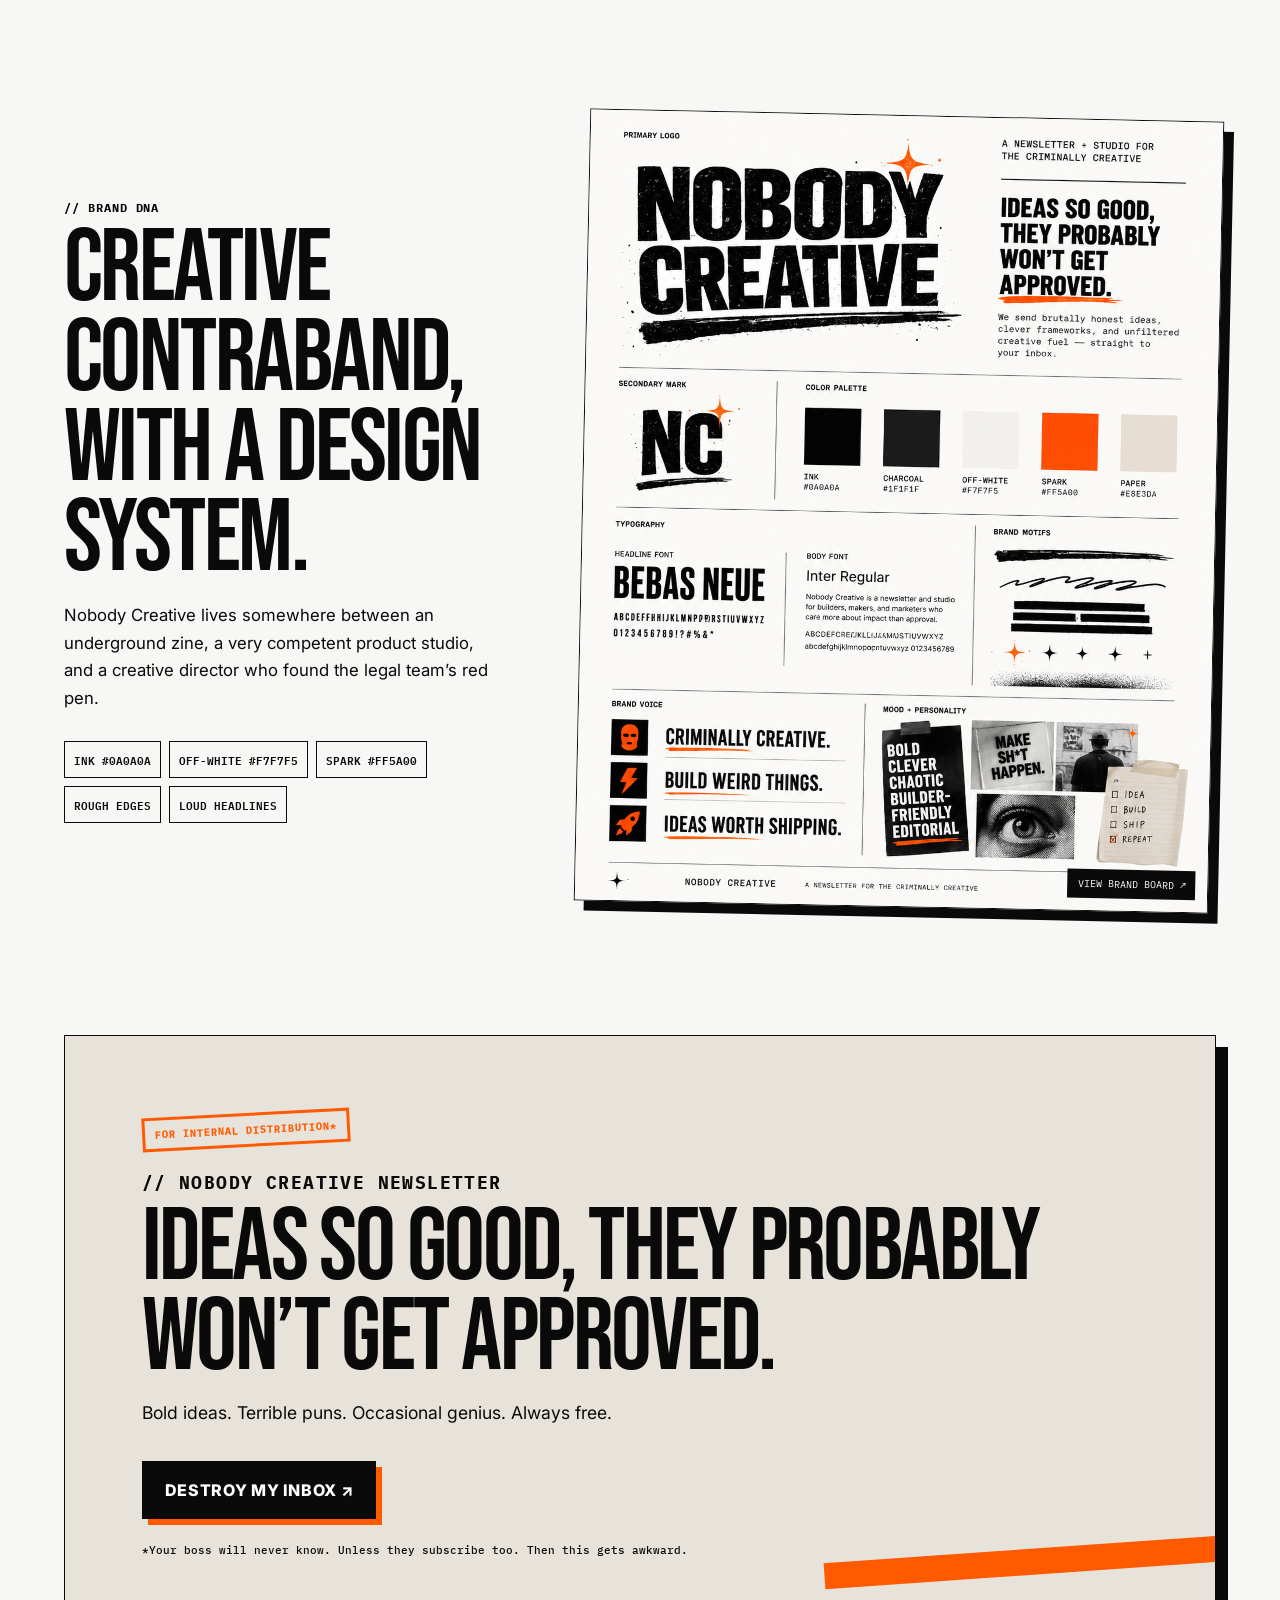
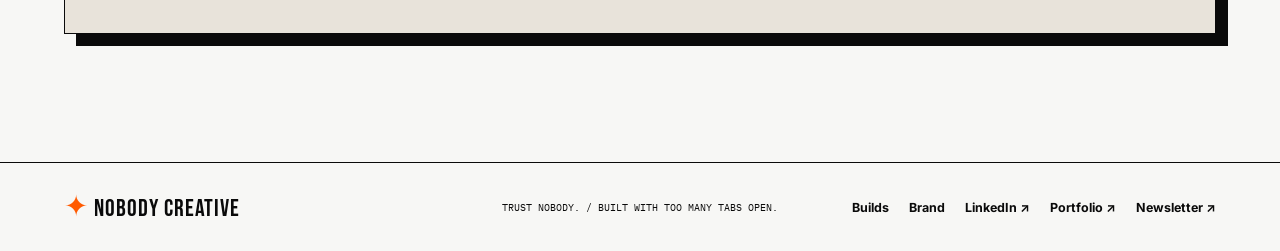
==== commit 80bd3cfc: "Update project count for Uplink" ====
--- a/index.html
+++ b/index.html
@@ -64,7 +64,7 @@
           <p class="kicker mono">// THE EVIDENCE LOCKER</p>
           <h2>Stuff I actually built.</h2>
         </div>
-        <p>Four are live. Nobody Arcade is warming up in the back room. See what each thing is, what it runs on, and then go poke it.</p>
+        <p>Five are live. Nobody Arcade is warming up in the back room. See what each thing is, what it runs on, and then go poke it.</p>
       </div>
 
       <div class="filters" role="group" aria-label="Filter projects">
@@ -162,4 +162,4 @@
   <script src="projects.js"></script>
   <script src="script.js"></script>
 </body>
-</html>
+</html>
--- a/project-updates.css
+++ b/project-updates.css
@@ -109,6 +109,74 @@
   flex-wrap: wrap;
 }
 
+/* Uplink gets its own broadcast-console identity without competing with the card title. */
+.uplink-visual {
+  background: #0a1419;
+  color: white;
+}
+
+.uplink-visual::before {
+  content: "";
+  position: absolute;
+  inset: 0;
+  background:
+    linear-gradient(rgba(166,255,116,.055) 1px, transparent 1px),
+    linear-gradient(90deg, rgba(166,255,116,.055) 1px, transparent 1px);
+  background-size: 24px 24px;
+}
+
+.uplink-radar {
+  position: absolute;
+  right: 5%;
+  top: 14%;
+  width: 150px;
+  aspect-ratio: 1;
+  border: 2px solid #a6ff74;
+  border-radius: 50%;
+  opacity: .88;
+}
+
+.uplink-radar::before,
+.uplink-radar::after,
+.uplink-radar i {
+  content: "";
+  position: absolute;
+  border: 1px solid rgba(166,255,116,.55);
+  border-radius: 50%;
+  inset: 18%;
+}
+
+.uplink-radar::after { inset: 36%; }
+.uplink-radar i:nth-child(1) { inset: 49% 0 auto; height: 1px; border: 0; border-top: 1px solid rgba(166,255,116,.7); border-radius: 0; }
+.uplink-radar i:nth-child(2) { inset: 0 auto 0 49%; width: 1px; border: 0; border-left: 1px solid rgba(166,255,116,.7); border-radius: 0; }
+.uplink-radar i:nth-child(3) { inset: 9%; border-color: rgba(166,255,116,.18); }
+.uplink-radar b {
+  position: absolute;
+  width: 9px;
+  height: 9px;
+  right: 28%;
+  top: 31%;
+  border-radius: 50%;
+  background: var(--spark);
+  box-shadow: 0 0 0 5px rgba(255,90,0,.18);
+}
+
+.uplink-signal {
+  position: absolute;
+  right: 5%;
+  bottom: 9%;
+  display: grid;
+  gap: 3px;
+  text-align: right;
+  font-size: .55rem;
+  color: #a6ff74;
+  letter-spacing: .04em;
+}
+
+.uplink-visual .project-wordmark {
+  max-width: 68%;
+}
+
 /* The arcade cabinet is intentionally loud, just not louder than the title. */
 .arcade-visual .cabinet {
   right: 4%;
@@ -240,6 +308,16 @@
     grid-column: 1 / -1;
   }
 
+  .uplink-radar {
+    width: 122px;
+    right: 5%;
+    top: 18%;
+  }
+
+  .uplink-visual .project-wordmark {
+    max-width: 62%;
+  }
+
   .arcade-visual .cabinet {
     width: 118px;
     height: 168px;
@@ -298,6 +376,20 @@
     grid-column: auto;
   }
 
+  .uplink-radar {
+    width: 104px;
+    top: 22%;
+  }
+
+  .uplink-signal {
+    font-size: .49rem;
+  }
+
+  .uplink-visual .project-wordmark {
+    max-width: 61%;
+    font-size: clamp(3rem, 16vw, 4rem);
+  }
+
   .arcade-visual .cabinet {
     width: 106px;
     height: 153px;
@@ -320,4 +412,4 @@
     transform: none;
     box-shadow: none;
   }
-}
+}
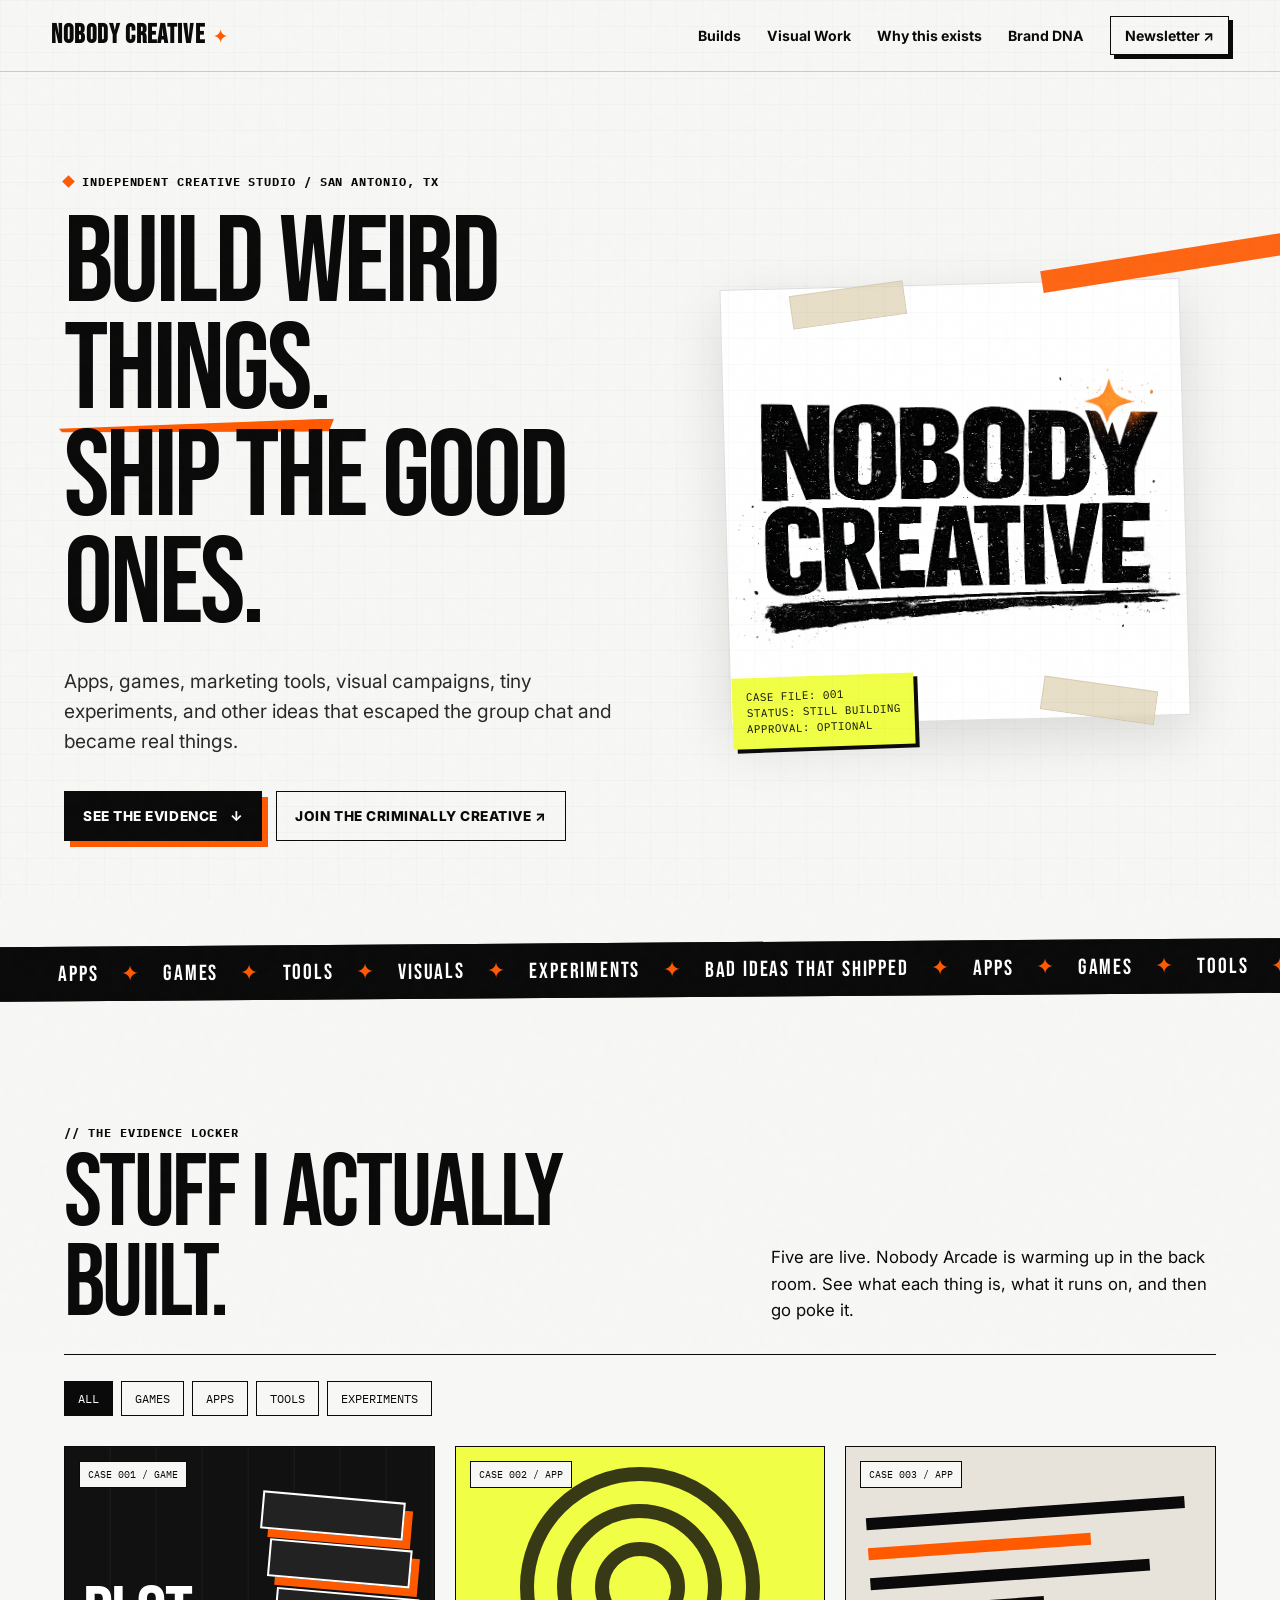
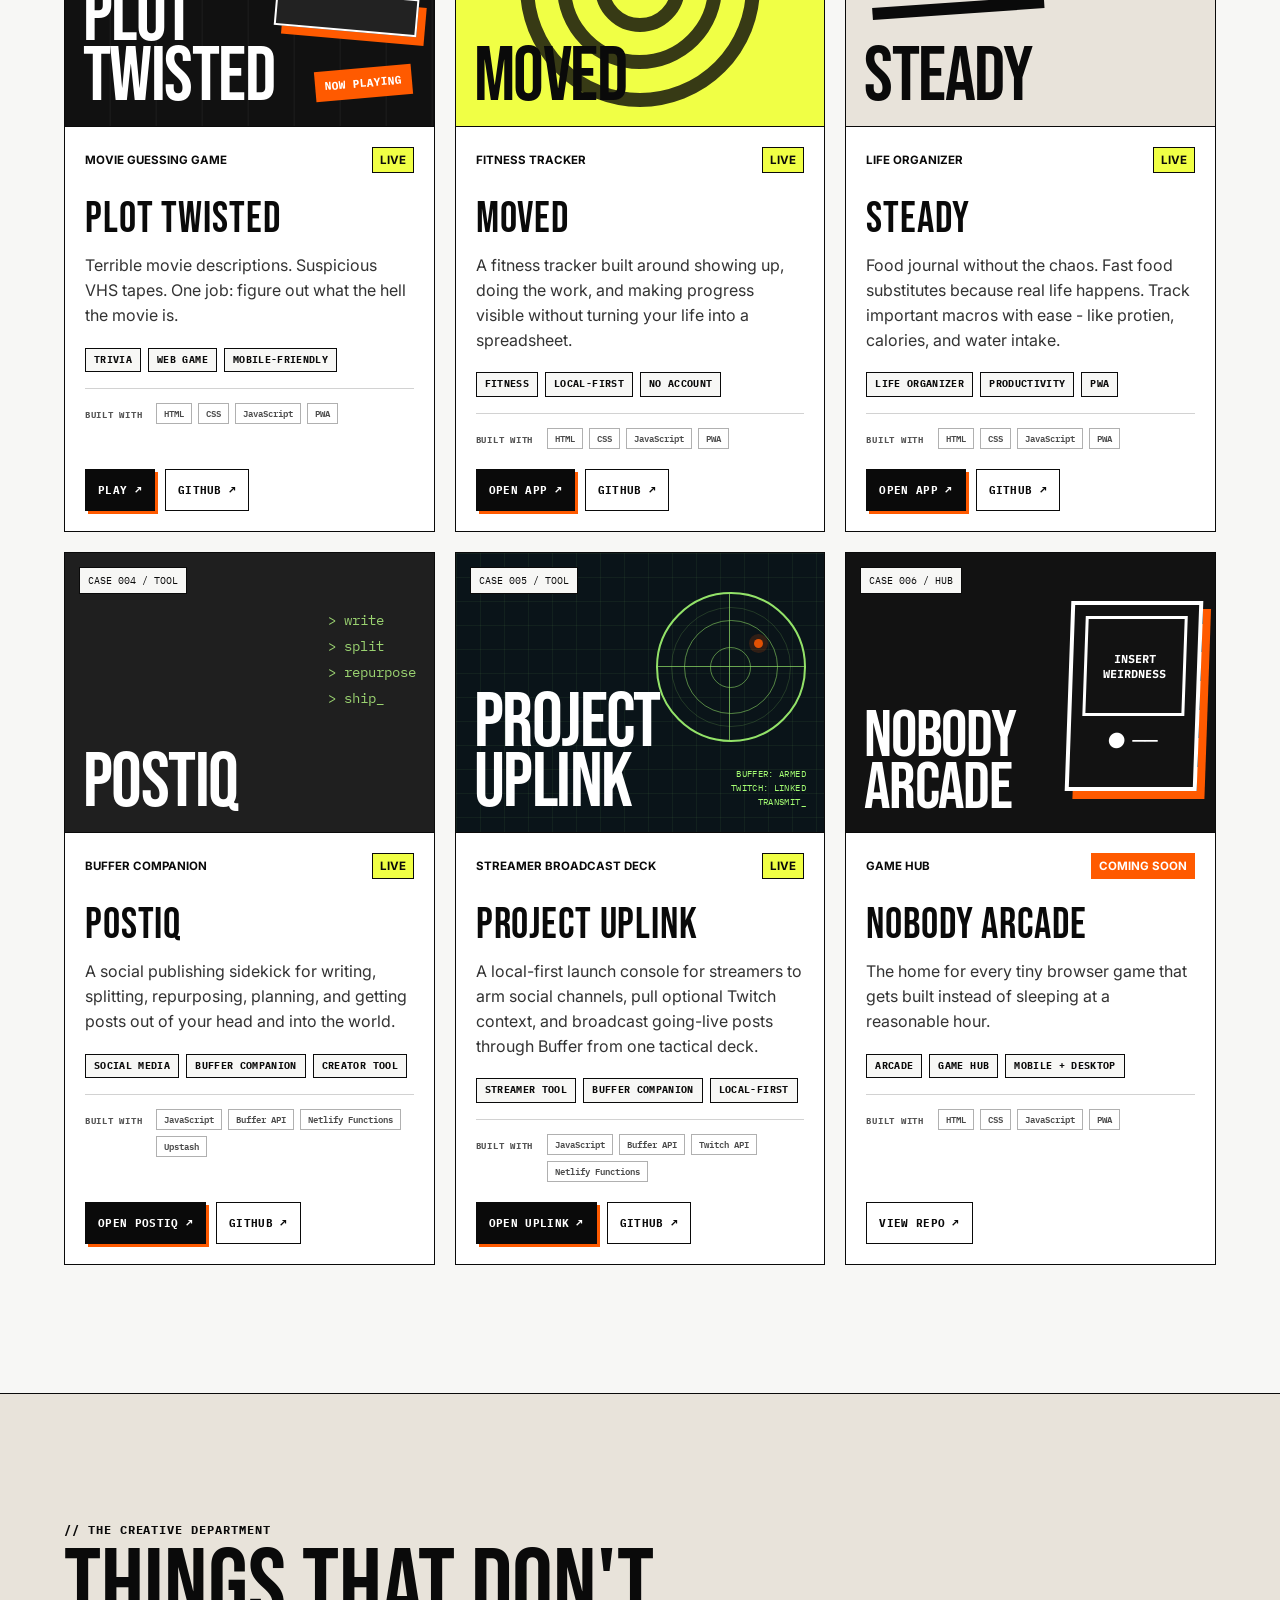
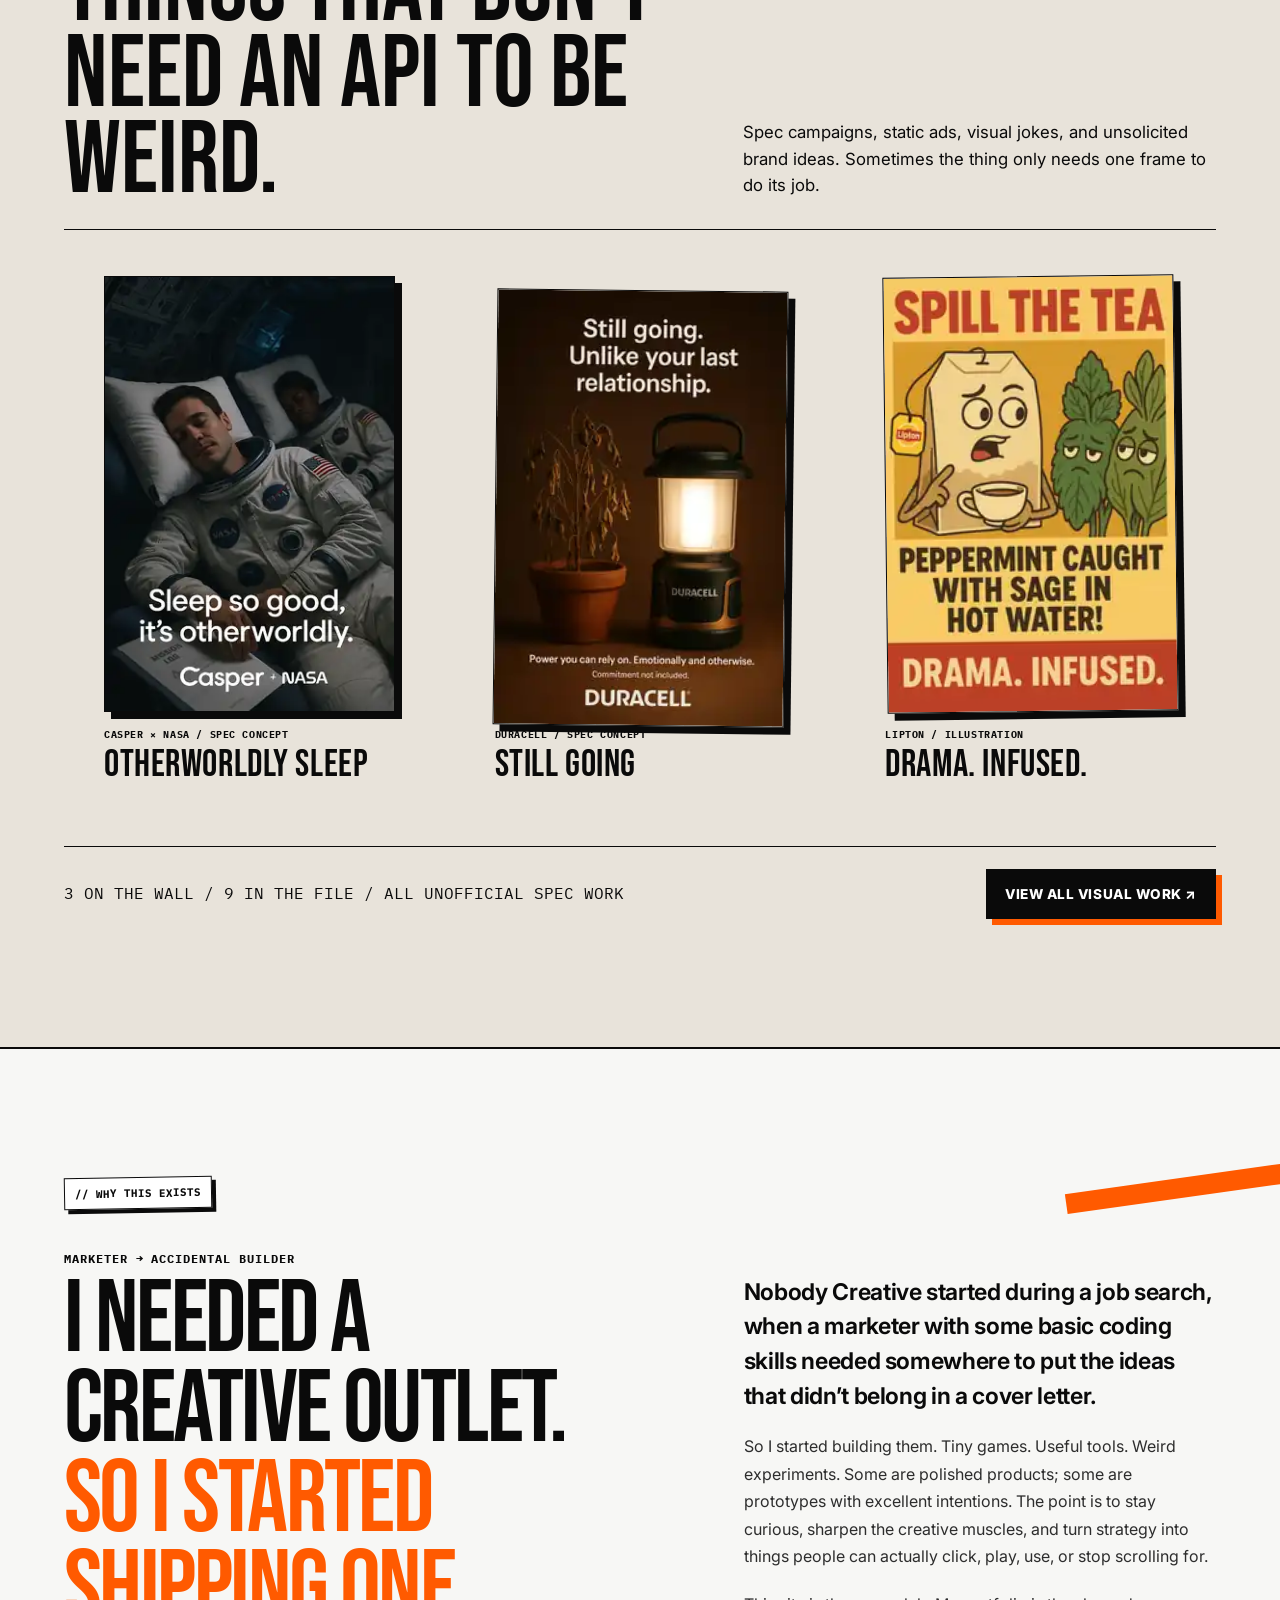
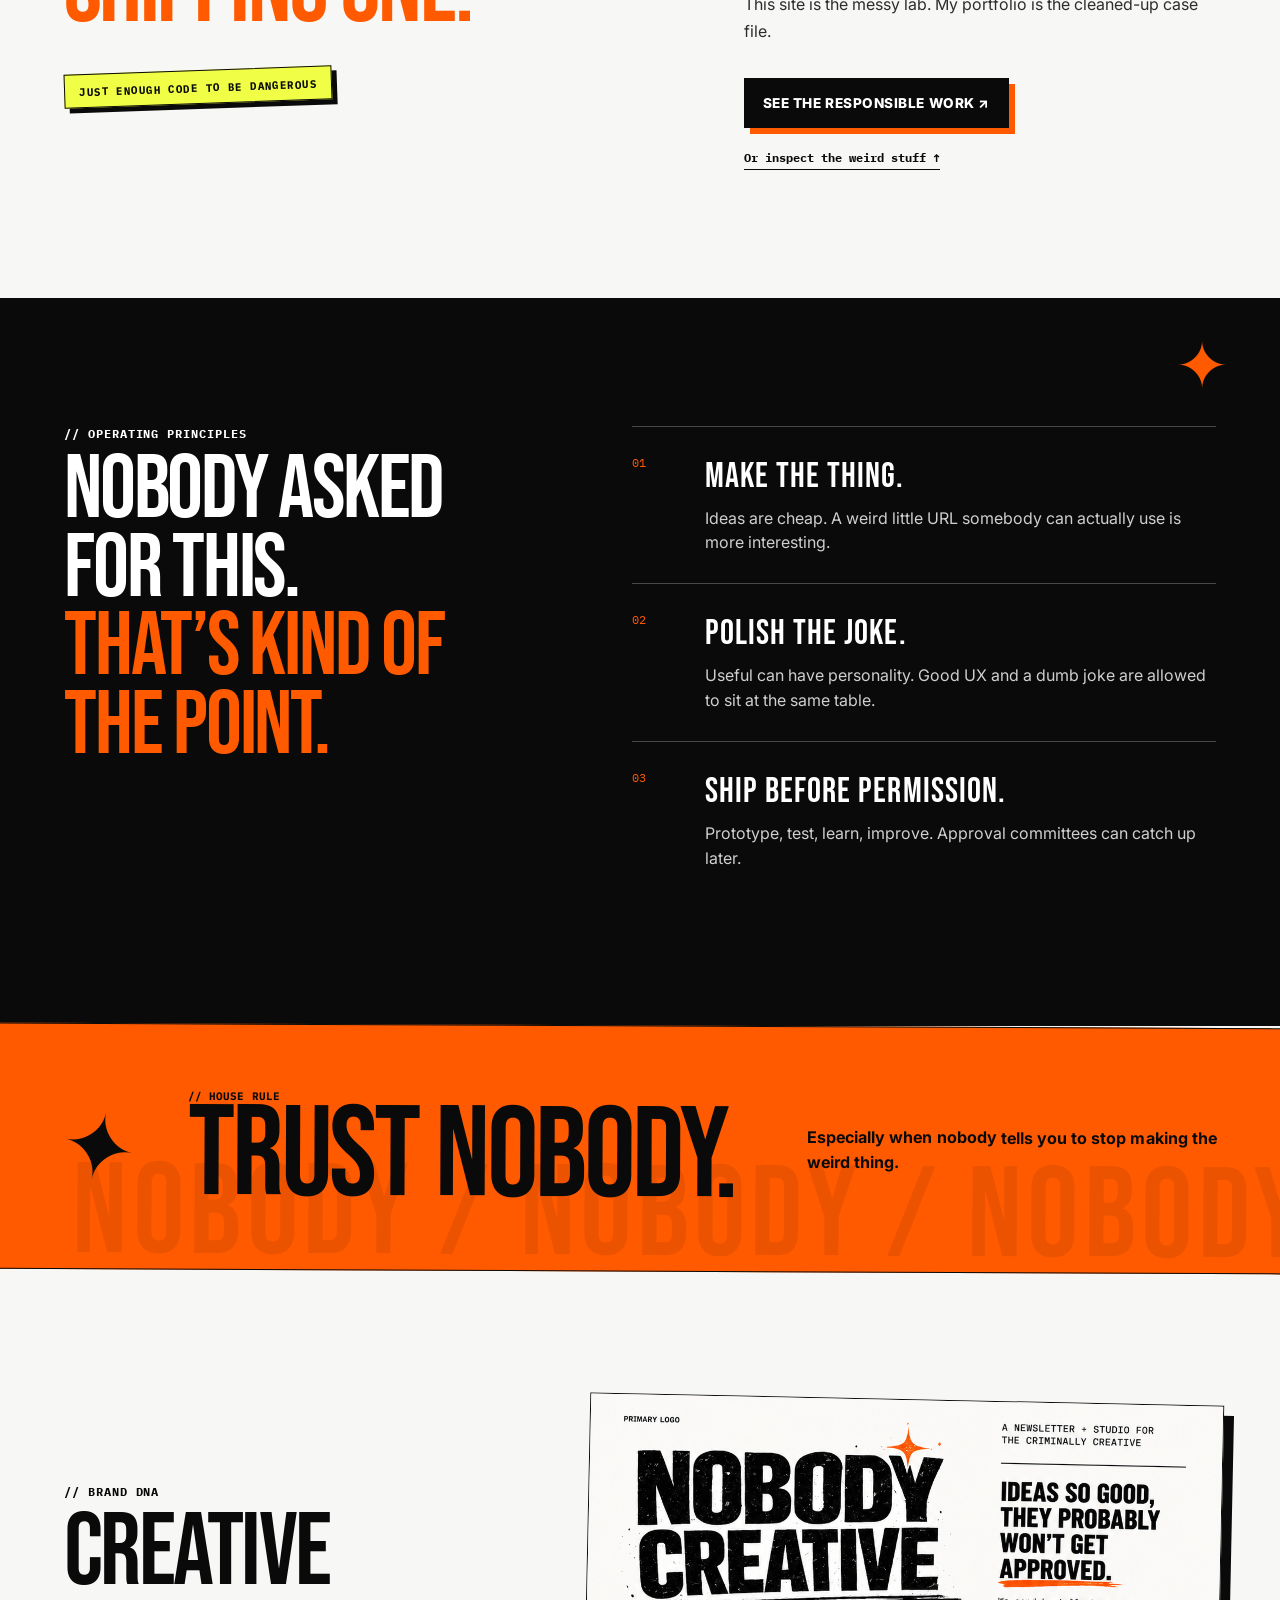
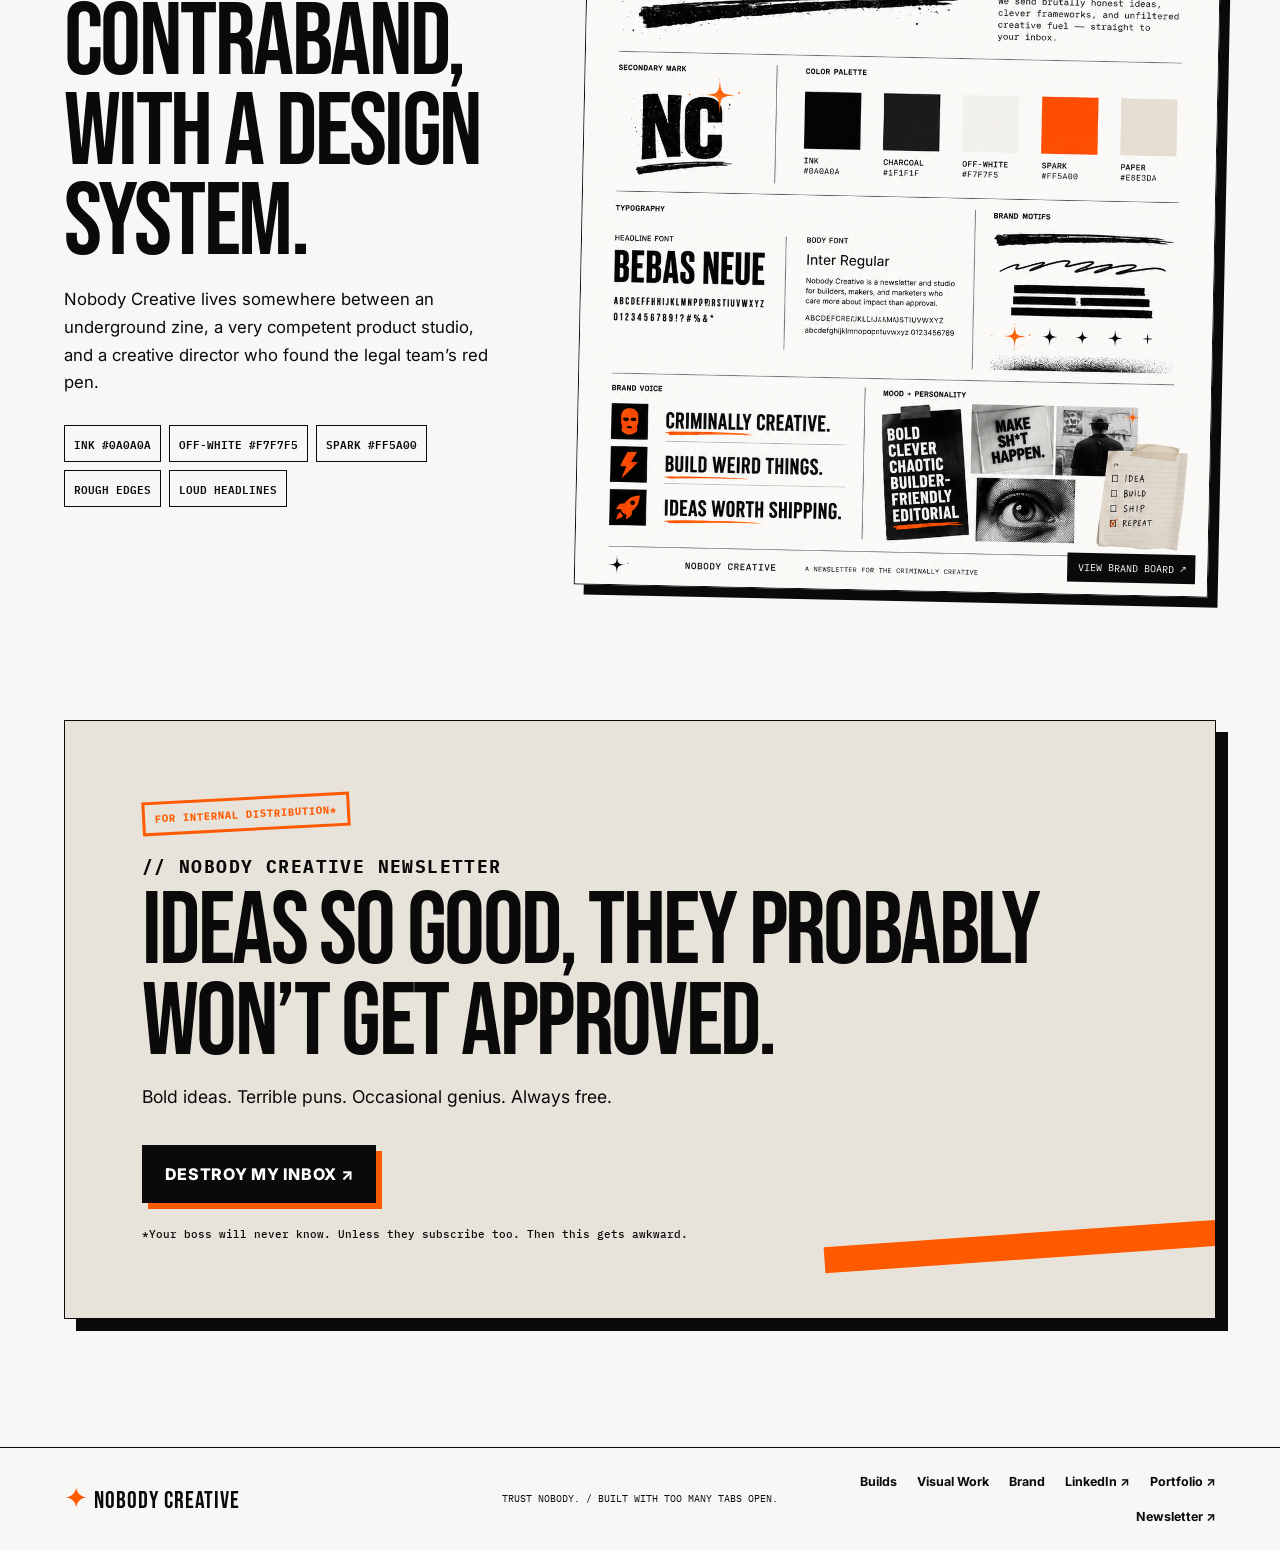
==== commit 6ef11b2d: "Add Visual Work preview to homepage" ====
--- a/index.html
+++ b/index.html
@@ -14,6 +14,7 @@
   <link href="https://fonts.googleapis.com/css2?family=Bebas+Neue&family=Inter:wght@400;500;600;700;800&family=IBM+Plex+Mono:wght@400;500;600&display=swap" rel="stylesheet">
   <link rel="stylesheet" href="styles.css" />
   <link rel="stylesheet" href="project-updates.css" />
+  <link rel="stylesheet" href="visual-work.css" />
 </head>
 <body>
   <div class="noise" aria-hidden="true"></div>
@@ -26,6 +27,7 @@
     </a>
     <nav class="nav" aria-label="Primary navigation">
       <a href="#builds">Builds</a>
+      <a href="visuals.html">Visual Work</a>
       <a href="#why">Why this exists</a>
       <a href="#brand">Brand DNA</a>
       <a class="nav-cta" href="https://nobody-creative.beehiiv.com/" target="_blank" rel="noreferrer">Newsletter ↗</a>
@@ -37,7 +39,7 @@
       <div class="hero-copy">
         <div class="eyebrow"><span class="eyebrow-dot"></span> INDEPENDENT CREATIVE STUDIO / SAN ANTONIO, TX</div>
         <h1>BUILD WEIRD<br><span class="scribble-wrap">THINGS.<span class="scribble" aria-hidden="true"></span></span><br>SHIP THE GOOD ONES.</h1>
-        <p class="hero-deck">Apps, games, marketing tools, tiny experiments, and other ideas that escaped the group chat and became real products.</p>
+        <p class="hero-deck">Apps, games, marketing tools, visual campaigns, tiny experiments, and other ideas that escaped the group chat and became real things.</p>
         <div class="hero-actions">
           <a class="button button-primary" href="#builds">See the evidence <span>↓</span></a>
           <a class="button button-ghost" href="https://nobody-creative.beehiiv.com/" target="_blank" rel="noreferrer">Join the criminally creative ↗</a>
@@ -53,8 +55,8 @@
 
     <section class="ticker" aria-label="What Nobody Creative makes">
       <div class="ticker-track">
-        <span>APPS</span><b>✦</b><span>GAMES</span><b>✦</b><span>TOOLS</span><b>✦</b><span>EXPERIMENTS</span><b>✦</b><span>BAD IDEAS THAT SHIPPED</span><b>✦</b>
-        <span>APPS</span><b>✦</b><span>GAMES</span><b>✦</b><span>TOOLS</span><b>✦</b><span>EXPERIMENTS</span><b>✦</b><span>BAD IDEAS THAT SHIPPED</span><b>✦</b>
+        <span>APPS</span><b>✦</b><span>GAMES</span><b>✦</b><span>TOOLS</span><b>✦</b><span>VISUALS</span><b>✦</b><span>EXPERIMENTS</span><b>✦</b><span>BAD IDEAS THAT SHIPPED</span><b>✦</b>
+        <span>APPS</span><b>✦</b><span>GAMES</span><b>✦</b><span>TOOLS</span><b>✦</b><span>VISUALS</span><b>✦</b><span>EXPERIMENTS</span><b>✦</b><span>BAD IDEAS THAT SHIPPED</span><b>✦</b>
       </div>
     </section>
 
@@ -77,6 +79,42 @@
 
       <div class="project-grid" id="projectGrid" aria-live="polite">
         <noscript>Turn on JavaScript to view the evidence locker. The projects are managed from projects.js.</noscript>
+      </div>
+    </section>
+
+    <section class="visual-preview section-shell" id="visuals">
+      <div class="visual-preview-heading">
+        <div>
+          <p class="kicker mono">// THE CREATIVE DEPARTMENT</p>
+          <h2>Things that don't need an API to be weird.</h2>
+        </div>
+        <p>Spec campaigns, static ads, visual jokes, and unsolicited brand ideas. Sometimes the thing only needs one frame to do its job.</p>
+      </div>
+
+      <div class="visual-preview-grid">
+        <a class="visual-preview-card" href="visuals.html" aria-label="See Casper and NASA visual concept in Visual Work">
+          <figure>
+            <div class="visual-preview-image"><img src="assets/visual-work/casper-nasa.svg" alt="Casper and NASA spec ad featuring astronauts sleeping in a spacecraft" loading="lazy" /></div>
+            <figcaption><span class="mono">CASPER × NASA / SPEC CONCEPT</span><h3>Otherworldly Sleep</h3></figcaption>
+          </figure>
+        </a>
+        <a class="visual-preview-card" href="visuals.html" aria-label="See Duracell visual concept in Visual Work">
+          <figure>
+            <div class="visual-preview-image"><img src="assets/visual-work/duracell-still-going.svg" alt="Duracell spec ad featuring a glowing lantern beside a wilted plant" loading="lazy" /></div>
+            <figcaption><span class="mono">DURACELL / SPEC CONCEPT</span><h3>Still Going</h3></figcaption>
+          </figure>
+        </a>
+        <a class="visual-preview-card" href="visuals.html" aria-label="See Lipton illustration concept in Visual Work">
+          <figure>
+            <div class="visual-preview-image"><img src="assets/visual-work/lipton-spill-the-tea.svg" alt="Illustrated Lipton spec ad with a tea bag gossiping to peppermint and sage" loading="lazy" /></div>
+            <figcaption><span class="mono">LIPTON / ILLUSTRATION</span><h3>Drama. Infused.</h3></figcaption>
+          </figure>
+        </a>
+      </div>
+
+      <div class="visual-preview-actions">
+        <p class="mono">3 ON THE WALL / 9 IN THE FILE / ALL UNOFFICIAL SPEC WORK</p>
+        <a class="button button-primary" href="visuals.html">View all visual work ↗</a>
       </div>
     </section>
 
@@ -90,7 +128,7 @@
         </div>
         <div class="builder-story-copy">
           <p class="story-lead">Nobody Creative started during a job search, when a marketer with some basic coding skills needed somewhere to put the ideas that didn’t belong in a cover letter.</p>
-          <p>So I started building them. Tiny games. Useful tools. Weird experiments. Some are polished products; some are prototypes with excellent intentions. The point is to stay curious, sharpen the creative muscles, and turn strategy into things people can actually click, play, or use.</p>
+          <p>So I started building them. Tiny games. Useful tools. Weird experiments. Some are polished products; some are prototypes with excellent intentions. The point is to stay curious, sharpen the creative muscles, and turn strategy into things people can actually click, play, use, or stop scrolling for.</p>
           <p>This site is the messy lab. My portfolio is the cleaned-up case file.</p>
           <div class="builder-actions">
             <a class="button button-primary" href="https://bencampbell.netlify.app/" target="_blank" rel="noreferrer">See the responsible work ↗</a>
@@ -151,7 +189,7 @@
   <footer>
     <div class="footer-brand"><span class="spark">✦</span> NOBODY CREATIVE</div>
     <p class="mono">TRUST NOBODY. / BUILT WITH TOO MANY TABS OPEN.</p>
-    <div class="footer-links"><a href="#builds">Builds</a><a href="#brand">Brand</a><a href="https://www.linkedin.com/company/its-nobody-creative/" target="_blank" rel="noreferrer">LinkedIn ↗</a><a href="https://bencampbell.netlify.app/" target="_blank" rel="noreferrer">Portfolio ↗</a><a href="https://nobody-creative.beehiiv.com/" target="_blank" rel="noreferrer">Newsletter ↗</a></div>
+    <div class="footer-links"><a href="#builds">Builds</a><a href="visuals.html">Visual Work</a><a href="#brand">Brand</a><a href="https://www.linkedin.com/company/its-nobody-creative/" target="_blank" rel="noreferrer">LinkedIn ↗</a><a href="https://bencampbell.netlify.app/" target="_blank" rel="noreferrer">Portfolio ↗</a><a href="https://nobody-creative.beehiiv.com/" target="_blank" rel="noreferrer">Newsletter ↗</a></div>
   </footer>
 
   <dialog id="brandDialog" class="brand-dialog">
--- a/visual-work.css
+++ b/visual-work.css
@@ -0,0 +1,319 @@
+/* --- VISUAL WORK / THE CREATIVE DEPARTMENT --- */
+
+.visual-preview {
+  background: var(--paper-2);
+  border-block: 1px solid var(--ink);
+}
+
+.visual-preview-heading,
+.visual-gallery-heading {
+  display: grid;
+  grid-template-columns: 1.15fr .85fr;
+  align-items: end;
+  gap: 40px;
+  padding-bottom: 24px;
+  border-bottom: 1px solid var(--ink);
+}
+
+.visual-preview-heading h2,
+.visual-gallery-heading h2 {
+  margin: 0;
+  font-family: "Bebas Neue", Impact, sans-serif;
+  font-size: clamp(4rem, 8vw, 8rem);
+  font-weight: 400;
+  line-height: .84;
+}
+
+.visual-preview-heading > p,
+.visual-gallery-heading > p {
+  max-width: 560px;
+  margin: 0 0 6px;
+  justify-self: end;
+  font-size: 1.05rem;
+  line-height: 1.6;
+}
+
+.visual-preview-grid {
+  display: grid;
+  grid-template-columns: repeat(3, minmax(0, 1fr));
+  gap: 20px;
+  margin-top: 30px;
+}
+
+.visual-preview-card,
+.visual-card {
+  min-width: 0;
+  margin: 0;
+}
+
+.visual-preview-card {
+  display: block;
+  color: inherit;
+}
+
+.visual-preview-image,
+.visual-image {
+  position: relative;
+  overflow: hidden;
+  background: #ddd8cf;
+  border: 1px solid var(--ink);
+}
+
+.visual-preview-image {
+  aspect-ratio: 2 / 3;
+  box-shadow: 7px 7px 0 var(--ink);
+  transition: transform .18s ease, box-shadow .18s ease;
+}
+
+.visual-preview-card:nth-child(2) .visual-preview-image {
+  transform: translateY(14px) rotate(.65deg);
+}
+
+.visual-preview-card:nth-child(3) .visual-preview-image {
+  transform: rotate(-.7deg);
+}
+
+.visual-preview-card:hover .visual-preview-image {
+  transform: translate(-2px, -4px) rotate(0);
+  box-shadow: 10px 10px 0 var(--spark);
+}
+
+.visual-preview-image img,
+.visual-image img {
+  display: block;
+  width: 100%;
+  height: 100%;
+  object-fit: cover;
+}
+
+.visual-preview-card figcaption,
+.visual-card figcaption {
+  padding-top: 16px;
+}
+
+.visual-preview-card figcaption span,
+.visual-card figcaption span {
+  display: block;
+  margin-bottom: 6px;
+  font-size: .62rem;
+  font-weight: 700;
+  letter-spacing: .06em;
+}
+
+.visual-preview-card h3,
+.visual-card h3 {
+  margin: 0;
+  font-family: "Bebas Neue", Impact, sans-serif;
+  font-weight: 400;
+  line-height: .95;
+  letter-spacing: .015em;
+}
+
+.visual-preview-card h3 {
+  font-size: clamp(2.2rem, 3vw, 3.4rem);
+}
+
+.visual-preview-actions {
+  display: flex;
+  align-items: center;
+  justify-content: space-between;
+  gap: 24px;
+  margin-top: 46px;
+  padding-top: 22px;
+  border-top: 1px solid var(--ink);
+}
+
+.visual-preview-actions p {
+  margin: 0;
+  max-width: 620px;
+  line-height: 1.55;
+}
+
+/* Full visual-work page */
+.visual-hero {
+  padding-top: clamp(110px, 11vw, 165px);
+  padding-bottom: clamp(70px, 8vw, 110px);
+}
+
+.visual-hero-grid {
+  display: grid;
+  grid-template-columns: 1.15fr .85fr;
+  gap: clamp(40px, 7vw, 100px);
+  align-items: end;
+}
+
+.visual-hero h1 {
+  margin: 0;
+  font-family: "Bebas Neue", Impact, sans-serif;
+  font-weight: 400;
+  font-size: clamp(5.2rem, 11vw, 11rem);
+  line-height: .76;
+  letter-spacing: -.025em;
+}
+
+.visual-hero h1 span {
+  color: var(--spark);
+}
+
+.visual-hero-copy {
+  max-width: 610px;
+  justify-self: end;
+}
+
+.visual-hero-copy p {
+  margin: 0 0 18px;
+  line-height: 1.65;
+}
+
+.visual-hero-copy .visual-lead {
+  font-size: clamp(1.2rem, 1.8vw, 1.55rem);
+  color: var(--ink);
+  font-weight: 650;
+}
+
+.spec-note {
+  padding-top: 16px;
+  border-top: 1px solid var(--ink);
+  font-size: .62rem;
+  font-weight: 700;
+  letter-spacing: .05em;
+  color: #555;
+}
+
+.visual-gallery-shell {
+  padding-top: 0;
+}
+
+.visual-grid {
+  display: grid;
+  grid-template-columns: repeat(3, minmax(0, 1fr));
+  gap: clamp(28px, 3vw, 46px) 20px;
+  margin-top: 32px;
+}
+
+.visual-image {
+  aspect-ratio: 2 / 3;
+  box-shadow: 6px 6px 0 var(--ink);
+  transition: transform .2s ease, box-shadow .2s ease;
+}
+
+.visual-card:nth-child(3n + 2) .visual-image {
+  transform: translateY(10px);
+}
+
+.visual-card:hover .visual-image {
+  transform: translate(-2px, -4px);
+  box-shadow: 10px 10px 0 var(--spark);
+}
+
+.visual-card h3 {
+  font-size: clamp(2rem, 2.8vw, 3rem);
+}
+
+.visual-cta {
+  margin: 0 clamp(20px, 5vw, 80px) clamp(80px, 10vw, 140px);
+  padding: clamp(42px, 6vw, 80px);
+  border: 1px solid var(--ink);
+  background: var(--acid);
+  box-shadow: 12px 12px 0 var(--ink);
+}
+
+.visual-cta h2 {
+  max-width: 900px;
+  margin: 0 0 28px;
+  font-family: "Bebas Neue", Impact, sans-serif;
+  font-size: clamp(4rem, 8vw, 8rem);
+  line-height: .82;
+  font-weight: 400;
+}
+
+.nav a[aria-current="page"] {
+  border-bottom: 2px solid var(--spark);
+}
+
+@media (max-width: 900px) {
+  .visual-preview-heading,
+  .visual-gallery-heading,
+  .visual-hero-grid {
+    grid-template-columns: 1fr;
+  }
+
+  .visual-preview-heading > p,
+  .visual-gallery-heading > p,
+  .visual-hero-copy {
+    justify-self: start;
+  }
+
+  .visual-preview-grid,
+  .visual-grid {
+    grid-template-columns: repeat(2, minmax(0, 1fr));
+  }
+
+  .visual-card:nth-child(3n + 2) .visual-image {
+    transform: none;
+  }
+}
+
+@media (max-width: 760px) {
+  .visual-preview {
+    padding-top: 76px;
+    padding-bottom: 82px;
+  }
+
+  .visual-preview-grid {
+    display: flex;
+    gap: 16px;
+    overflow-x: auto;
+    margin-inline: -20px;
+    padding: 4px 20px 14px;
+    scroll-snap-type: x mandatory;
+    scrollbar-width: none;
+  }
+
+  .visual-preview-grid::-webkit-scrollbar { display: none; }
+
+  .visual-preview-card {
+    flex: 0 0 min(78vw, 340px);
+    scroll-snap-align: start;
+  }
+
+  .visual-preview-card:nth-child(2) .visual-preview-image,
+  .visual-preview-card:nth-child(3) .visual-preview-image {
+    transform: none;
+  }
+
+  .visual-preview-actions {
+    align-items: flex-start;
+    flex-direction: column;
+    margin-top: 30px;
+  }
+
+  .visual-hero {
+    padding-top: 72px;
+  }
+
+  .visual-hero h1 {
+    font-size: clamp(5.2rem, 24vw, 8rem);
+  }
+
+  .visual-grid {
+    grid-template-columns: 1fr;
+    gap: 34px;
+  }
+
+  .visual-image {
+    box-shadow: 5px 5px 0 var(--ink);
+  }
+
+  .visual-card h3 {
+    font-size: 2.55rem;
+  }
+}
+
+@media (hover: none) {
+  .visual-preview-card:hover .visual-preview-image,
+  .visual-card:hover .visual-image {
+    transform: none;
+    box-shadow: 6px 6px 0 var(--ink);
+  }
+}
